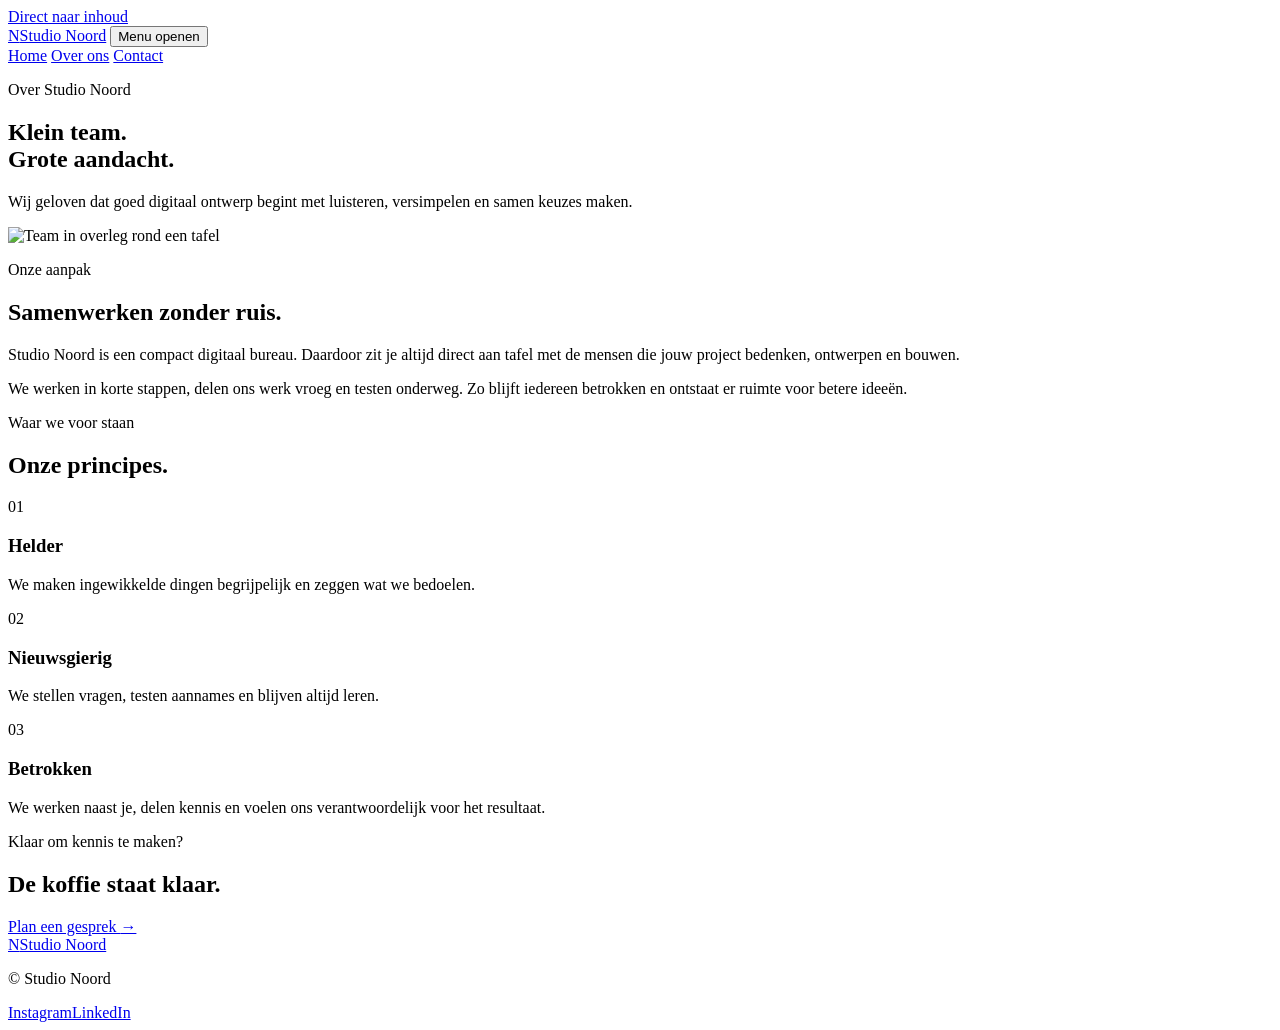
==== over-ons.html @ c86a4141 "feat: voeg over ons pagina toe" ====
<!doctype html>
<html lang="nl">
<head>
  <meta charset="UTF-8">
  <meta name="viewport" content="width=device-width, initial-scale=1.0">
  <meta name="description" content="Maak kennis met Studio Noord en onze manier van werken.">
  <title>Over ons | Studio Noord</title>
  <link rel="preconnect" href="https://fonts.googleapis.com">
  <link rel="preconnect" href="https://fonts.gstatic.com" crossorigin>
  <link href="https://fonts.googleapis.com/css2?family=DM+Sans:wght@400;500;600;700&family=Space+Grotesk:wght@500;600;700&display=swap" rel="stylesheet">
  <link rel="stylesheet" href="css/style.css">
  <script src="js/main.js" defer></script>
</head>
<body>
  <a class="skip-link" href="#main">Direct naar inhoud</a>
  <header class="site-header">
    <a class="brand" href="index.html" aria-label="Studio Noord, home"><span class="brand-mark">N</span><span>Studio Noord</span></a>
    <button class="menu-button" type="button" aria-expanded="false" aria-controls="main-nav"><span class="menu-icon" aria-hidden="true"></span><span class="sr-only">Menu openen</span></button>
    <nav id="main-nav" class="main-nav" aria-label="Hoofdnavigatie">
      <a href="index.html">Home</a>
      <a class="active" href="over-ons.html" aria-current="page">Over ons</a>
      <a class="nav-cta" href="index.html#contact">Contact</a>
    </nav>
  </header>

  <main id="main">
    <section class="page-intro">
      <p class="eyebrow">Over Studio Noord</p>
      <h1>Klein team.<br>Grote aandacht.</h1>
      <p>Wij geloven dat goed digitaal ontwerp begint met luisteren, versimpelen en samen keuzes maken.</p>
    </section>
    <section class="story-section">
      <img src="https://images.unsplash.com/photo-1521737711867-e3b97375f902?auto=format&fit=crop&w=1600&q=85" alt="Team in overleg rond een tafel">
      <div class="story-copy">
        <p class="eyebrow">Onze aanpak</p>
        <h2>Samenwerken zonder ruis.</h2>
        <p>Studio Noord is een compact digitaal bureau. Daardoor zit je altijd direct aan tafel met de mensen die jouw project bedenken, ontwerpen en bouwen.</p>
        <p>We werken in korte stappen, delen ons werk vroeg en testen onderweg. Zo blijft iedereen betrokken en ontstaat er ruimte voor betere ideeën.</p>
      </div>
    </section>
    <section class="values-section">
      <div class="section-heading"><div><p class="eyebrow">Waar we voor staan</p><h2>Onze principes.</h2></div></div>
      <div class="service-grid">
        <article class="service"><span class="service-number">01</span><h3>Helder</h3><p>We maken ingewikkelde dingen begrijpelijk en zeggen wat we bedoelen.</p></article>
        <article class="service"><span class="service-number">02</span><h3>Nieuwsgierig</h3><p>We stellen vragen, testen aannames en blijven altijd leren.</p></article>
        <article class="service"><span class="service-number">03</span><h3>Betrokken</h3><p>We werken naast je, delen kennis en voelen ons verantwoordelijk voor het resultaat.</p></article>
      </div>
    </section>
    <section class="contact-section">
      <p class="eyebrow">Klaar om kennis te maken?</p>
      <h2>De koffie staat klaar.</h2>
      <a class="button button-dark" href="mailto:hallo@studionoord.nl">Plan een gesprek <span aria-hidden="true">→</span></a>
    </section>
  </main>
  <footer class="site-footer">
    <a class="brand" href="index.html"><span class="brand-mark">N</span><span>Studio Noord</span></a>
    <p>© <span data-year></span> Studio Noord</p>
    <div class="footer-links"><a href="#">Instagram</a><a href="#">LinkedIn</a></div>
  </footer>
</body>
</html>
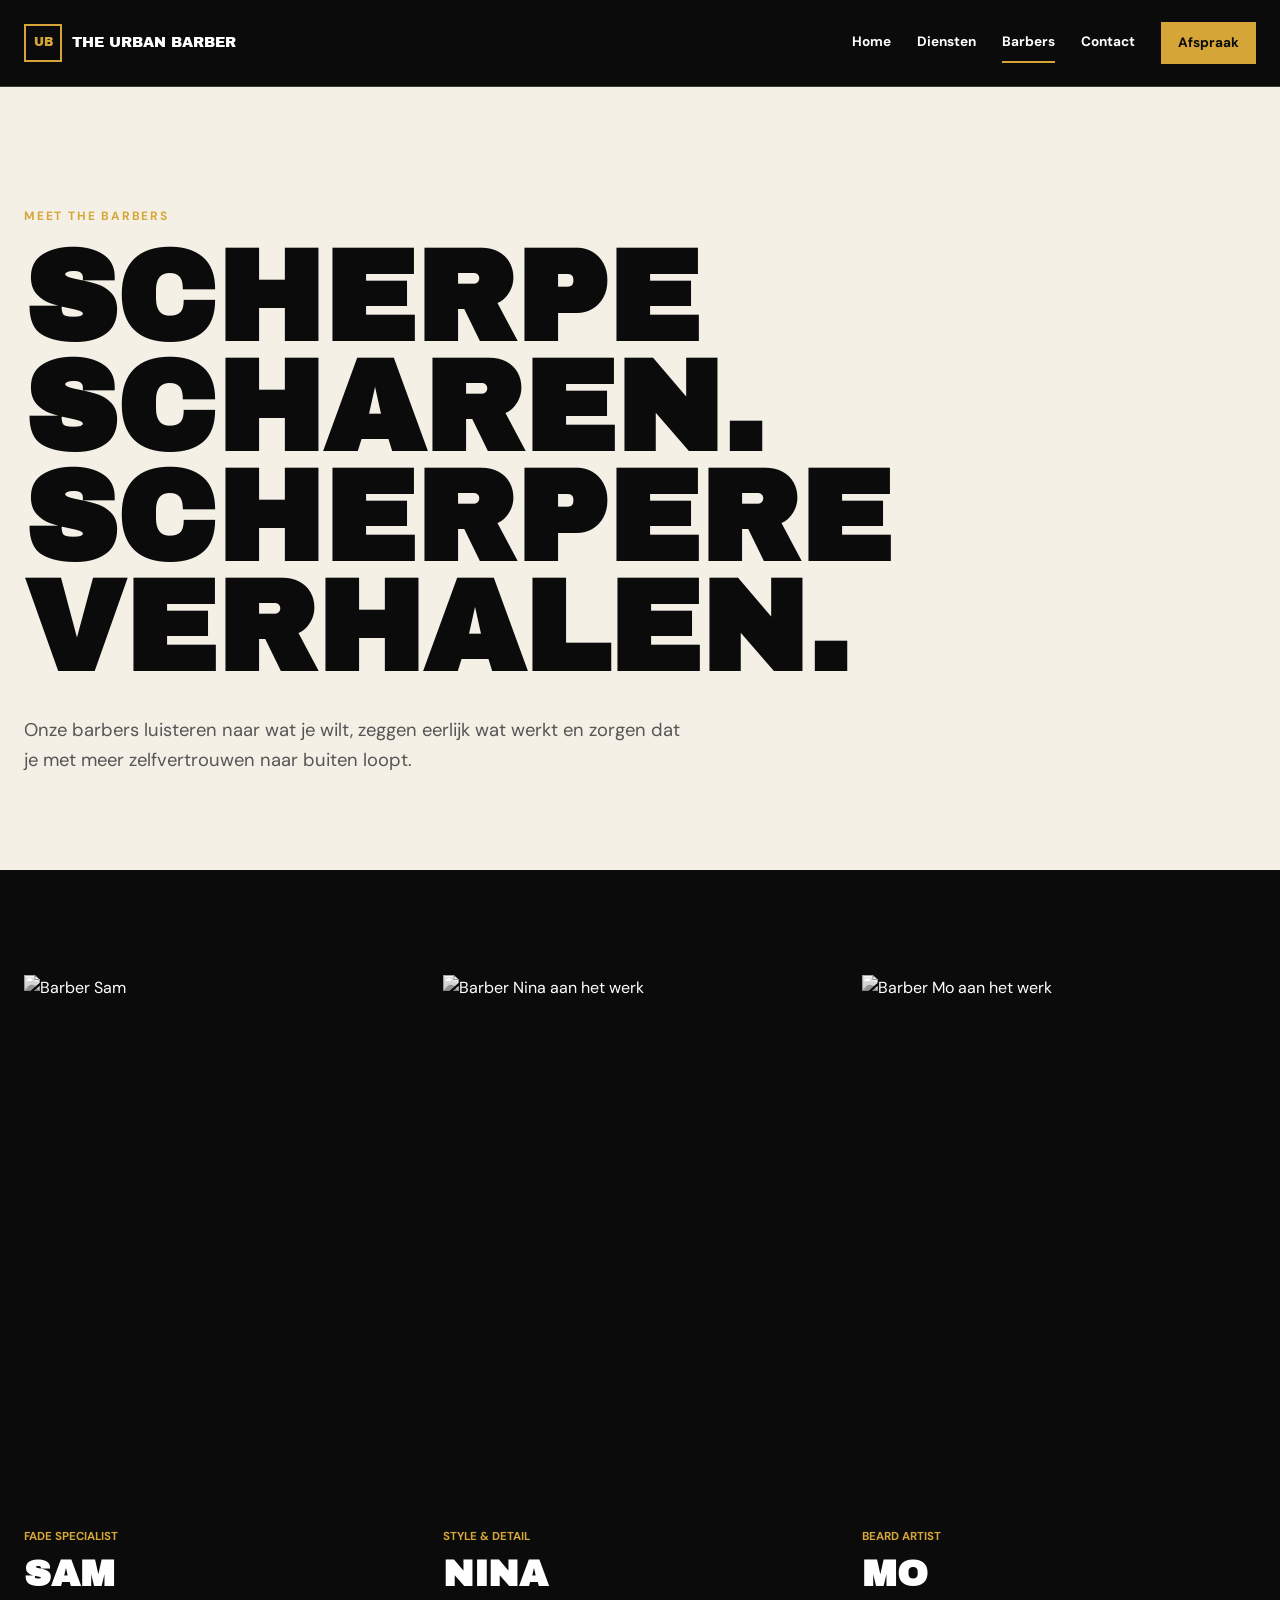
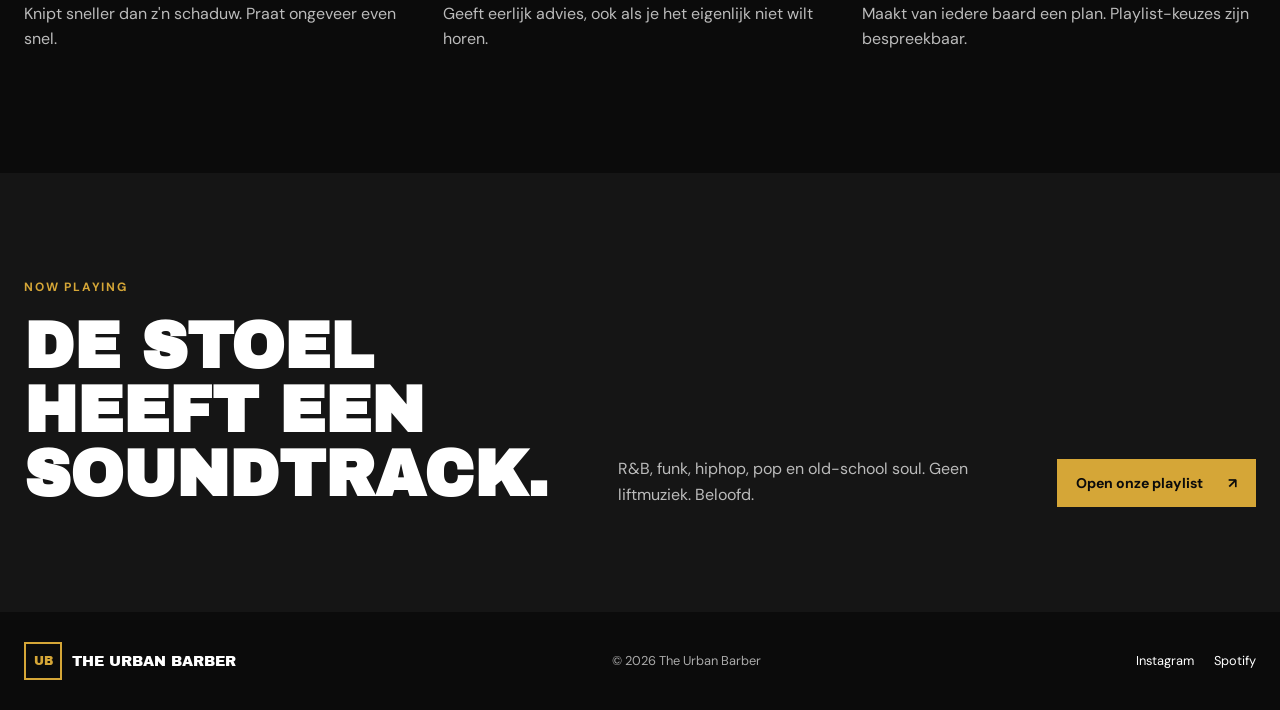
==== commit 2eca2d05: "feat: bouw website om naar The Urban Barber" ====
--- a/over-ons.html
+++ b/over-ons.html
@@ -1,61 +1,32 @@
 <!doctype html>
 <html lang="nl">
 <head>
-  <meta charset="UTF-8">
-  <meta name="viewport" content="width=device-width, initial-scale=1.0">
-  <meta name="description" content="Maak kennis met Studio Noord en onze manier van werken.">
-  <title>Over ons | Studio Noord</title>
-  <link rel="preconnect" href="https://fonts.googleapis.com">
-  <link rel="preconnect" href="https://fonts.gstatic.com" crossorigin>
-  <link href="https://fonts.googleapis.com/css2?family=DM+Sans:wght@400;500;600;700&family=Space+Grotesk:wght@500;600;700&display=swap" rel="stylesheet">
-  <link rel="stylesheet" href="css/style.css">
-  <script src="js/main.js" defer></script>
+  <meta charset="UTF-8"><meta name="viewport" content="width=device-width, initial-scale=1.0">
+  <meta name="description" content="Maak kennis met het team van The Urban Barber.">
+  <title>Meet the Barbers | The Urban Barber</title>
+  <link rel="preconnect" href="https://fonts.googleapis.com"><link rel="preconnect" href="https://fonts.gstatic.com" crossorigin>
+  <link href="https://fonts.googleapis.com/css2?family=Archivo+Black&family=DM+Sans:wght@400;500;600;700&display=swap" rel="stylesheet">
+  <link rel="stylesheet" href="css/style.css"><script src="js/main.js" defer></script>
 </head>
 <body>
   <a class="skip-link" href="#main">Direct naar inhoud</a>
-  <header class="site-header">
-    <a class="brand" href="index.html" aria-label="Studio Noord, home"><span class="brand-mark">N</span><span>Studio Noord</span></a>
+  <header class="site-header solid">
+    <a class="brand" href="index.html"><span class="brand-mark">UB</span><span>The Urban Barber</span></a>
     <button class="menu-button" type="button" aria-expanded="false" aria-controls="main-nav"><span class="menu-icon" aria-hidden="true"></span><span class="sr-only">Menu openen</span></button>
-    <nav id="main-nav" class="main-nav" aria-label="Hoofdnavigatie">
-      <a href="index.html">Home</a>
-      <a class="active" href="over-ons.html" aria-current="page">Over ons</a>
-      <a class="nav-cta" href="index.html#contact">Contact</a>
-    </nav>
+    <nav id="main-nav" class="main-nav" aria-label="Hoofdnavigatie"><a href="index.html">Home</a><a href="index.html#diensten">Diensten</a><a class="active" href="over-ons.html" aria-current="page">Barbers</a><a href="index.html#contact">Contact</a><a class="nav-cta" href="index.html#afspraak">Afspraak</a></nav>
   </header>
-
   <main id="main">
     <section class="page-intro">
-      <p class="eyebrow">Over Studio Noord</p>
-      <h1>Klein team.<br>Grote aandacht.</h1>
-      <p>Wij geloven dat goed digitaal ontwerp begint met luisteren, versimpelen en samen keuzes maken.</p>
+      <p class="eyebrow">Meet the Barbers</p><h1>Scherpe scharen.<br>Scherpere verhalen.</h1>
+      <p>Onze barbers luisteren naar wat je wilt, zeggen eerlijk wat werkt en zorgen dat je met meer zelfvertrouwen naar buiten loopt.</p>
     </section>
-    <section class="story-section">
-      <img src="https://images.unsplash.com/photo-1521737711867-e3b97375f902?auto=format&fit=crop&w=1600&q=85" alt="Team in overleg rond een tafel">
-      <div class="story-copy">
-        <p class="eyebrow">Onze aanpak</p>
-        <h2>Samenwerken zonder ruis.</h2>
-        <p>Studio Noord is een compact digitaal bureau. Daardoor zit je altijd direct aan tafel met de mensen die jouw project bedenken, ontwerpen en bouwen.</p>
-        <p>We werken in korte stappen, delen ons werk vroeg en testen onderweg. Zo blijft iedereen betrokken en ontstaat er ruimte voor betere ideeën.</p>
-      </div>
+    <section class="barber-grid">
+      <article class="barber"><img src="https://images.unsplash.com/photo-1585747860715-2ba37e788b70?auto=format&fit=crop&w=900&q=85" alt="Barber Sam" loading="lazy"><span>Fade specialist</span><h2>Sam</h2><p>Knipt sneller dan z'n schaduw. Praat ongeveer even snel.</p></article>
+      <article class="barber"><img src="https://images.unsplash.com/photo-1599351431202-1e0f0137899a?auto=format&fit=crop&w=900&q=85" alt="Barber Nina aan het werk" loading="lazy"><span>Style & detail</span><h2>Nina</h2><p>Geeft eerlijk advies, ook als je het eigenlijk niet wilt horen.</p></article>
+      <article class="barber"><img src="https://images.unsplash.com/photo-1622287162716-f311baa1a2b8?auto=format&fit=crop&w=900&q=85" alt="Barber Mo aan het werk" loading="lazy"><span>Beard artist</span><h2>Mo</h2><p>Maakt van iedere baard een plan. Playlist-keuzes zijn bespreekbaar.</p></article>
     </section>
-    <section class="values-section">
-      <div class="section-heading"><div><p class="eyebrow">Waar we voor staan</p><h2>Onze principes.</h2></div></div>
-      <div class="service-grid">
-        <article class="service"><span class="service-number">01</span><h3>Helder</h3><p>We maken ingewikkelde dingen begrijpelijk en zeggen wat we bedoelen.</p></article>
-        <article class="service"><span class="service-number">02</span><h3>Nieuwsgierig</h3><p>We stellen vragen, testen aannames en blijven altijd leren.</p></article>
-        <article class="service"><span class="service-number">03</span><h3>Betrokken</h3><p>We werken naast je, delen kennis en voelen ons verantwoordelijk voor het resultaat.</p></article>
-      </div>
-    </section>
-    <section class="contact-section">
-      <p class="eyebrow">Klaar om kennis te maken?</p>
-      <h2>De koffie staat klaar.</h2>
-      <a class="button button-dark" href="mailto:hallo@studionoord.nl">Plan een gesprek <span aria-hidden="true">→</span></a>
-    </section>
+    <section class="playlist-section"><div><p class="eyebrow">Now playing</p><h2>De stoel heeft een soundtrack.</h2></div><p>R&B, funk, hiphop, pop en old-school soul. Geen liftmuziek. Beloofd.</p><a class="button button-primary" href="#">Open onze playlist <span aria-hidden="true">↗</span></a></section>
   </main>
-  <footer class="site-footer">
-    <a class="brand" href="index.html"><span class="brand-mark">N</span><span>Studio Noord</span></a>
-    <p>© <span data-year></span> Studio Noord</p>
-    <div class="footer-links"><a href="#">Instagram</a><a href="#">LinkedIn</a></div>
-  </footer>
+  <footer class="site-footer"><a class="brand" href="index.html"><span class="brand-mark">UB</span><span>The Urban Barber</span></a><p>© <span data-year></span> The Urban Barber</p><div class="footer-links"><a href="#">Instagram</a><a href="#">Spotify</a></div></footer>
 </body>
 </html>
--- a/css/style.css
+++ b/css/style.css
@@ -0,0 +1,8 @@
+:root{--black:#0b0b0b;--ink:#151515;--gold:#d5a637;--cream:#f4f0e6;--white:#fff;--muted:#aaa;--line:#343434;--max:1240px}
+*{box-sizing:border-box}html{scroll-behavior:smooth}body{margin:0;background:var(--black);color:var(--white);font-family:"DM Sans",sans-serif;line-height:1.6}img{display:block;width:100%;object-fit:cover}a{color:inherit;text-decoration:none}h1,h2,h3,p{margin-top:0}h1,h2,h3,.brand{font-family:"Archivo Black",sans-serif;letter-spacing:0;text-transform:uppercase}h2{margin-bottom:0;font-size:clamp(2.3rem,5vw,4.8rem);line-height:1}.sr-only{position:absolute;width:1px;height:1px;padding:0;margin:-1px;overflow:hidden;clip:rect(0,0,0,0);white-space:nowrap;border:0}.skip-link{position:fixed;top:8px;left:8px;z-index:100;padding:10px 16px;background:var(--gold);color:var(--black);transform:translateY(-150%)}.skip-link:focus{transform:translateY(0)}
+.site-header{position:absolute;z-index:20;top:0;left:0;display:flex;width:100%;align-items:center;justify-content:space-between;padding:22px max(24px,calc((100vw - var(--max))/2));border-bottom:1px solid rgba(255,255,255,.2)}.site-header.solid{position:relative;background:var(--black)}.brand{display:inline-flex;align-items:center;gap:10px;font-size:.9rem}.brand-mark{display:grid;width:38px;height:38px;place-items:center;border:2px solid var(--gold);color:var(--gold);font-size:.75rem}.main-nav{display:flex;align-items:center;gap:26px;font-size:.85rem;font-weight:700}.main-nav a:not(.nav-cta){padding:8px 0;border-bottom:2px solid transparent}.main-nav a.active,.main-nav a:hover{border-color:var(--gold)}.nav-cta{padding:10px 17px;background:var(--gold);color:var(--black)}.menu-button{display:none;width:44px;height:44px;border:0;background:var(--gold);cursor:pointer}.menu-icon,.menu-icon::before,.menu-icon::after{display:block;width:20px;height:2px;margin:auto;background:var(--black);content:"";transition:.2s}.menu-icon::before{transform:translateY(-6px)}.menu-icon::after{transform:translateY(4px)}
+.hero{position:relative;display:grid;min-height:94vh;align-items:end}.hero>img,.hero-overlay{position:absolute;inset:0;width:100%;height:100%}.hero-overlay{background:linear-gradient(90deg,rgba(0,0,0,.92),rgba(0,0,0,.15) 75%),linear-gradient(0deg,rgba(0,0,0,.65),transparent 50%)}.hero-content{position:relative;z-index:2;width:min(var(--max),calc(100% - 48px));margin:0 auto;padding-bottom:12vh}.eyebrow{margin-bottom:18px;color:var(--gold);font-size:.75rem;font-weight:700;letter-spacing:.15em;text-transform:uppercase}.hero h1,.page-intro h1{max-width:1050px;margin-bottom:20px;font-size:clamp(4.2rem,10vw,9rem);line-height:.86}.hero-text{max-width:630px;margin-bottom:30px;font-size:clamp(1.05rem,2vw,1.3rem)}.hero-actions{display:flex;align-items:center;gap:28px}.button{display:inline-flex;align-items:center;gap:25px;padding:15px 19px;border:0;font:700 .88rem "DM Sans",sans-serif;cursor:pointer}.button-primary{background:var(--gold);color:var(--black)}.text-link{padding-bottom:4px;border-bottom:2px solid var(--white);font-weight:700}.text-link.gold{border-color:var(--gold)}.hero-note{position:absolute;right:max(24px,calc((100vw - var(--max))/2));bottom:45px;z-index:2;color:var(--gold);font-weight:700;text-align:right}.ticker{display:flex;justify-content:space-around;gap:35px;padding:18px;overflow:hidden;background:var(--gold);color:var(--black);font-family:"Archivo Black",sans-serif;font-size:clamp(.8rem,2vw,1.1rem);white-space:nowrap}.ticker span::before{content:"✦";margin-right:35px}
+.section,.booking-section,.contact-section,.barber-grid,.playlist-section{padding:105px max(24px,calc((100vw - var(--max))/2))}.section{background:var(--cream);color:var(--black)}.section-heading{display:flex;align-items:end;justify-content:space-between;gap:60px;margin-bottom:60px}.section-heading>p{max-width:430px;margin-bottom:5px;color:#555}.price-list{border-top:2px solid var(--black)}.price-item{display:flex;align-items:center;justify-content:space-between;gap:30px;padding:28px 0;border-bottom:1px solid #aaa}.price-item div{display:grid;grid-template-columns:45px 230px 1fr;align-items:center;gap:18px}.price-item span{color:#777;font-size:.8rem;font-weight:700}.price-item h3,.price-item p{margin:0}.price-item h3{font-size:1.3rem}.price-item p{color:#555}.price-item strong{color:#8c6812;font:2rem "Archivo Black",sans-serif}
+.vibe-section{display:grid;grid-template-columns:1.15fr 1fr;align-items:center}.vibe-section img{min-height:660px}.vibe-copy{padding:8vw}.vibe-copy h2{margin-bottom:28px}.vibe-copy>p:not(.eyebrow){max-width:570px;margin-bottom:30px;color:#bbb;font-size:1.05rem}.booking-section{display:grid;grid-template-columns:1fr 1.2fr;gap:8vw;background:var(--cream);color:var(--black)}.booking-form{display:grid;grid-template-columns:1fr 1fr;gap:18px}.booking-form label{display:grid;gap:6px;font-size:.76rem;font-weight:700;text-transform:uppercase}.booking-form input,.booking-form select{width:100%;padding:14px;border:1px solid #aaa;background:var(--white);font:inherit}.booking-form .button{align-self:end;justify-content:space-between}.form-status{grid-column:1/-1;margin:0;color:#735718;font-weight:700}.contact-section{display:grid;grid-template-columns:1.25fr 1fr .8fr;gap:7vw;background:var(--gold);color:var(--black)}.contact-section .eyebrow{color:var(--black)}.hours{margin:0}.hours div{display:flex;justify-content:space-between;gap:20px;padding:12px 0;border-bottom:1px solid rgba(0,0,0,.35)}.hours dd{margin:0;font-weight:700}.contact-details{display:flex;flex-direction:column;gap:12px}.contact-details p{margin:0}.contact-details a{font-weight:700;text-decoration:underline}.site-footer{display:flex;align-items:center;justify-content:space-between;gap:25px;padding:30px max(24px,calc((100vw - var(--max))/2));font-size:.8rem}.site-footer p{margin:0;color:var(--muted)}.footer-links{display:flex;gap:20px}
+.page-intro{padding:120px max(24px,calc((100vw - var(--max))/2)) 95px;background:var(--cream);color:var(--black)}.page-intro h1{max-width:1150px}.page-intro>p:last-child{max-width:670px;margin:32px 0 0;color:#555;font-size:1.15rem}.barber-grid{display:grid;grid-template-columns:repeat(3,1fr);gap:25px}.barber img{aspect-ratio:3/4;margin-bottom:22px;filter:grayscale(1);transition:.3s}.barber:hover img{filter:grayscale(0)}.barber span{color:var(--gold);font-size:.72rem;font-weight:700;text-transform:uppercase}.barber h2{margin:8px 0;font-size:2.3rem}.barber p{color:#bbb}.playlist-section{display:grid;grid-template-columns:1.4fr 1fr auto;align-items:end;gap:50px;background:var(--ink)}.playlist-section>p{margin:0;color:#bbb}
+@media(max-width:800px){.site-header{padding:14px 18px}.brand{font-size:.72rem}.menu-button{position:relative;z-index:22;display:block}.main-nav{position:fixed;inset:0;z-index:21;display:none;flex-direction:column;align-items:stretch;justify-content:center;padding:28px;background:var(--black);font-size:1.4rem}.main-nav.open{display:flex}.main-nav .nav-cta{text-align:center}.menu-button[aria-expanded=true] .menu-icon{background:transparent}.menu-button[aria-expanded=true] .menu-icon::before{transform:translateY(1px) rotate(45deg)}.menu-button[aria-expanded=true] .menu-icon::after{transform:translateY(-1px) rotate(-45deg)}.hero{min-height:88vh}.hero-content{width:calc(100% - 40px);padding-bottom:12vh}.hero h1,.page-intro h1{font-size:clamp(3.5rem,18vw,5.5rem)}.hero-note{display:none}.hero-actions{align-items:flex-start;flex-direction:column}.ticker{justify-content:flex-start}.section,.booking-section,.contact-section,.barber-grid,.playlist-section{padding:72px 20px}.section-heading{display:block;margin-bottom:40px}.section-heading>p{margin-top:22px}.price-item div{display:block}.price-item h3{margin:5px 0}.price-item p{display:none}.price-item strong{font-size:1.5rem}.vibe-section{grid-template-columns:1fr}.vibe-section img{min-height:390px}.vibe-copy{padding:70px 20px}.booking-section,.contact-section,.playlist-section{grid-template-columns:1fr;gap:42px}.booking-form{grid-template-columns:1fr}.barber-grid{grid-template-columns:1fr}.barber img{aspect-ratio:4/3}.site-footer{align-items:flex-start;flex-direction:column}.page-intro{padding:85px 20px 65px}}@media(prefers-reduced-motion:reduce){*,*::before,*::after{scroll-behavior:auto!important;transition:none!important}}
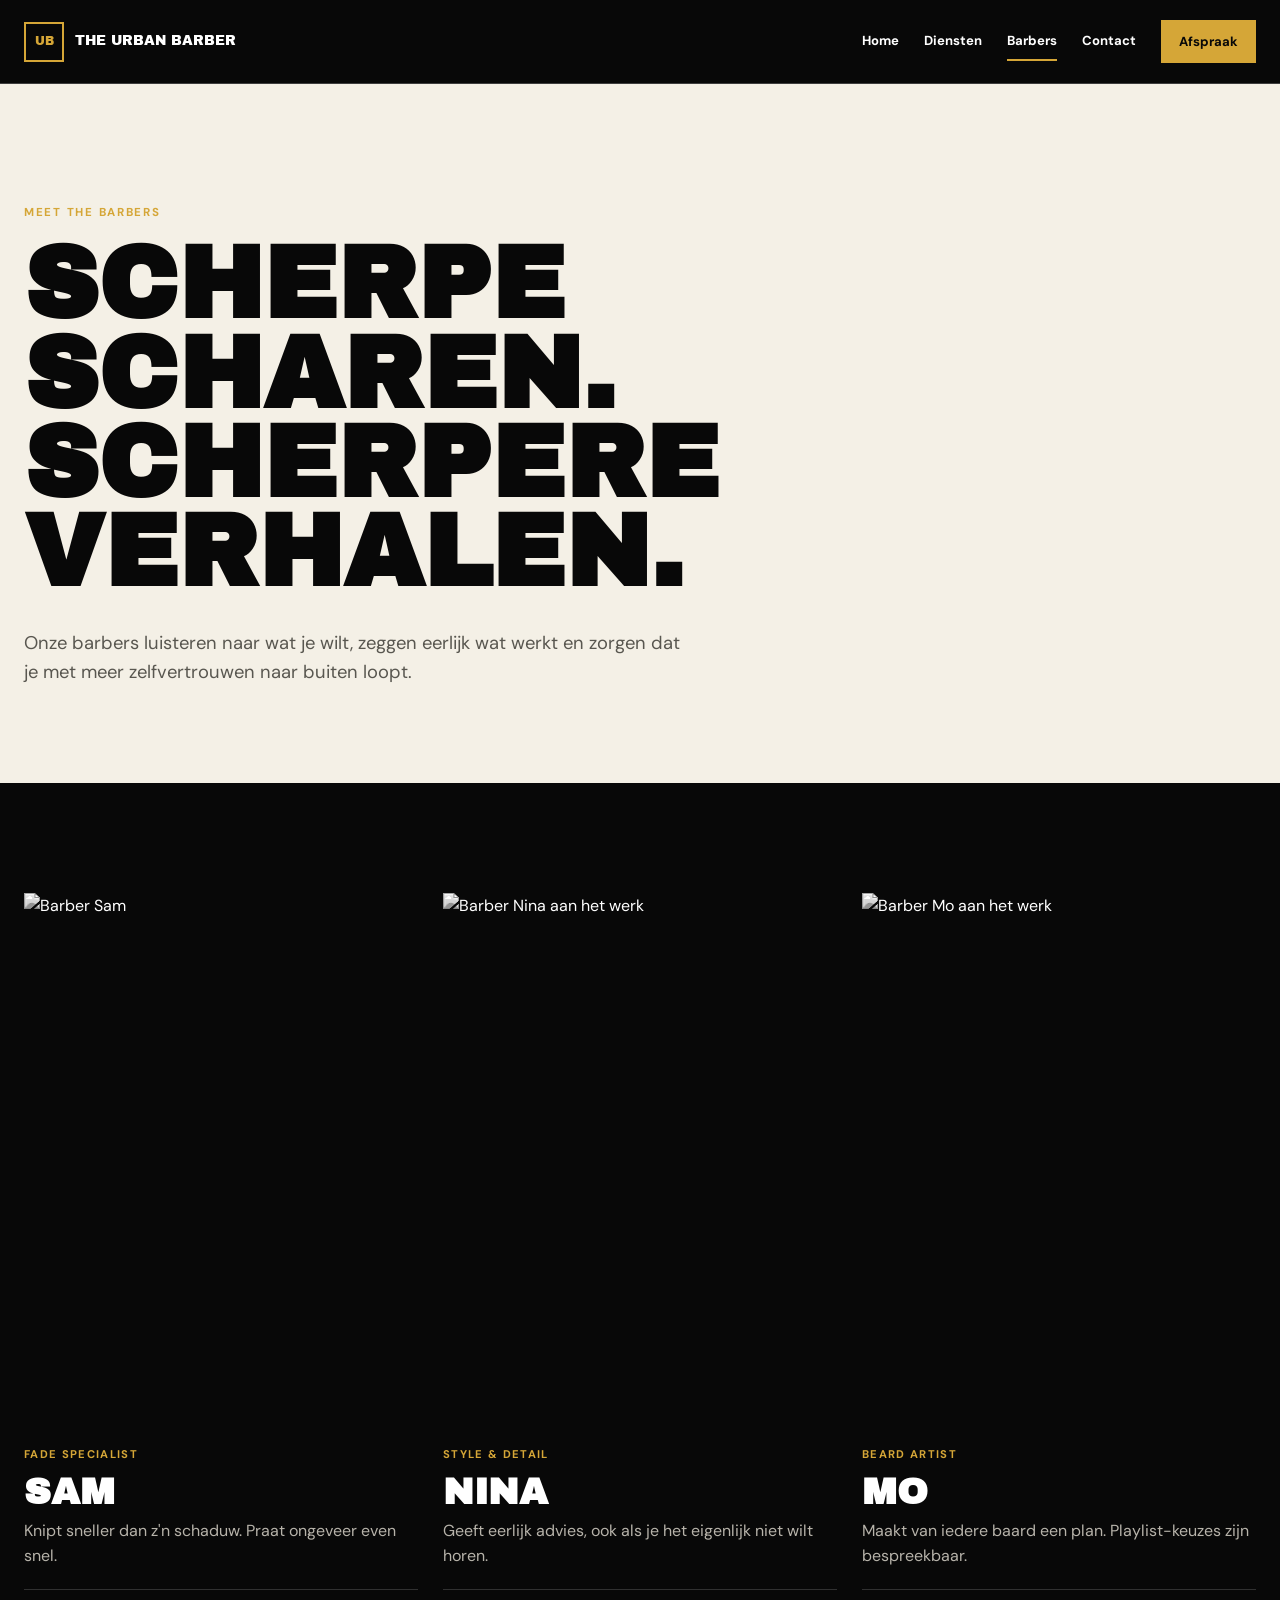
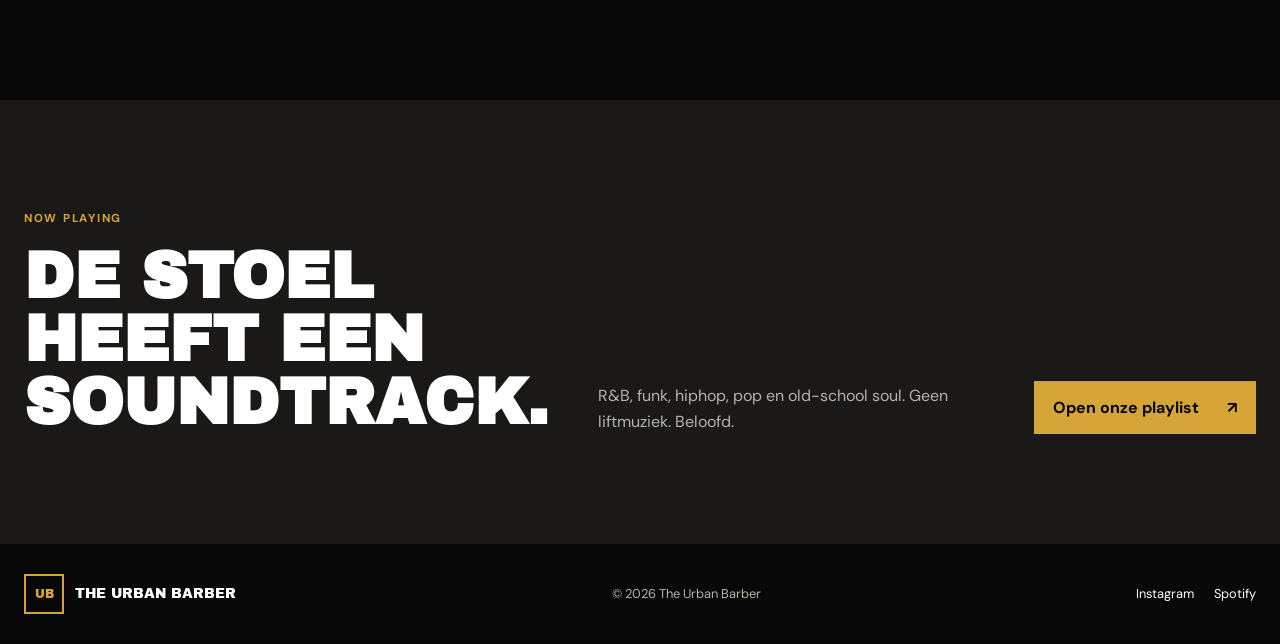
==== commit aed5912a: "feat: verbeter barberdesign en responsive ervaring" ====
--- a/over-ons.html
+++ b/over-ons.html
@@ -6,7 +6,7 @@
   <title>Meet the Barbers | The Urban Barber</title>
   <link rel="preconnect" href="https://fonts.googleapis.com"><link rel="preconnect" href="https://fonts.gstatic.com" crossorigin>
   <link href="https://fonts.googleapis.com/css2?family=Archivo+Black&family=DM+Sans:wght@400;500;600;700&display=swap" rel="stylesheet">
-  <link rel="stylesheet" href="css/style.css"><script src="js/main.js" defer></script>
+  <link rel="stylesheet" href="css/style.css?v=2"><script src="js/main.js?v=2" defer></script>
 </head>
 <body>
   <a class="skip-link" href="#main">Direct naar inhoud</a>
@@ -25,8 +25,8 @@
       <article class="barber"><img src="https://images.unsplash.com/photo-1599351431202-1e0f0137899a?auto=format&fit=crop&w=900&q=85" alt="Barber Nina aan het werk" loading="lazy"><span>Style & detail</span><h2>Nina</h2><p>Geeft eerlijk advies, ook als je het eigenlijk niet wilt horen.</p></article>
       <article class="barber"><img src="https://images.unsplash.com/photo-1622287162716-f311baa1a2b8?auto=format&fit=crop&w=900&q=85" alt="Barber Mo aan het werk" loading="lazy"><span>Beard artist</span><h2>Mo</h2><p>Maakt van iedere baard een plan. Playlist-keuzes zijn bespreekbaar.</p></article>
     </section>
-    <section class="playlist-section"><div><p class="eyebrow">Now playing</p><h2>De stoel heeft een soundtrack.</h2></div><p>R&B, funk, hiphop, pop en old-school soul. Geen liftmuziek. Beloofd.</p><a class="button button-primary" href="#">Open onze playlist <span aria-hidden="true">↗</span></a></section>
+    <section class="playlist-section"><div><p class="eyebrow">Now playing</p><h2>De stoel heeft een soundtrack.</h2></div><p>R&B, funk, hiphop, pop en old-school soul. Geen liftmuziek. Beloofd.</p><a class="button button-primary" href="https://open.spotify.com/" target="_blank" rel="noopener">Open onze playlist <span aria-hidden="true">↗</span></a></section>
   </main>
-  <footer class="site-footer"><a class="brand" href="index.html"><span class="brand-mark">UB</span><span>The Urban Barber</span></a><p>© <span data-year></span> The Urban Barber</p><div class="footer-links"><a href="#">Instagram</a><a href="#">Spotify</a></div></footer>
+  <footer class="site-footer"><a class="brand" href="index.html"><span class="brand-mark">UB</span><span>The Urban Barber</span></a><p>© <span data-year></span> The Urban Barber</p><div class="footer-links"><a href="https://www.instagram.com/" target="_blank" rel="noopener">Instagram</a><a href="https://open.spotify.com/" target="_blank" rel="noopener">Spotify</a></div></footer>
 </body>
 </html>
--- a/css/style.css
+++ b/css/style.css
@@ -1,8 +1,180 @@
-:root{--black:#0b0b0b;--ink:#151515;--gold:#d5a637;--cream:#f4f0e6;--white:#fff;--muted:#aaa;--line:#343434;--max:1240px}
-*{box-sizing:border-box}html{scroll-behavior:smooth}body{margin:0;background:var(--black);color:var(--white);font-family:"DM Sans",sans-serif;line-height:1.6}img{display:block;width:100%;object-fit:cover}a{color:inherit;text-decoration:none}h1,h2,h3,p{margin-top:0}h1,h2,h3,.brand{font-family:"Archivo Black",sans-serif;letter-spacing:0;text-transform:uppercase}h2{margin-bottom:0;font-size:clamp(2.3rem,5vw,4.8rem);line-height:1}.sr-only{position:absolute;width:1px;height:1px;padding:0;margin:-1px;overflow:hidden;clip:rect(0,0,0,0);white-space:nowrap;border:0}.skip-link{position:fixed;top:8px;left:8px;z-index:100;padding:10px 16px;background:var(--gold);color:var(--black);transform:translateY(-150%)}.skip-link:focus{transform:translateY(0)}
-.site-header{position:absolute;z-index:20;top:0;left:0;display:flex;width:100%;align-items:center;justify-content:space-between;padding:22px max(24px,calc((100vw - var(--max))/2));border-bottom:1px solid rgba(255,255,255,.2)}.site-header.solid{position:relative;background:var(--black)}.brand{display:inline-flex;align-items:center;gap:10px;font-size:.9rem}.brand-mark{display:grid;width:38px;height:38px;place-items:center;border:2px solid var(--gold);color:var(--gold);font-size:.75rem}.main-nav{display:flex;align-items:center;gap:26px;font-size:.85rem;font-weight:700}.main-nav a:not(.nav-cta){padding:8px 0;border-bottom:2px solid transparent}.main-nav a.active,.main-nav a:hover{border-color:var(--gold)}.nav-cta{padding:10px 17px;background:var(--gold);color:var(--black)}.menu-button{display:none;width:44px;height:44px;border:0;background:var(--gold);cursor:pointer}.menu-icon,.menu-icon::before,.menu-icon::after{display:block;width:20px;height:2px;margin:auto;background:var(--black);content:"";transition:.2s}.menu-icon::before{transform:translateY(-6px)}.menu-icon::after{transform:translateY(4px)}
-.hero{position:relative;display:grid;min-height:94vh;align-items:end}.hero>img,.hero-overlay{position:absolute;inset:0;width:100%;height:100%}.hero-overlay{background:linear-gradient(90deg,rgba(0,0,0,.92),rgba(0,0,0,.15) 75%),linear-gradient(0deg,rgba(0,0,0,.65),transparent 50%)}.hero-content{position:relative;z-index:2;width:min(var(--max),calc(100% - 48px));margin:0 auto;padding-bottom:12vh}.eyebrow{margin-bottom:18px;color:var(--gold);font-size:.75rem;font-weight:700;letter-spacing:.15em;text-transform:uppercase}.hero h1,.page-intro h1{max-width:1050px;margin-bottom:20px;font-size:clamp(4.2rem,10vw,9rem);line-height:.86}.hero-text{max-width:630px;margin-bottom:30px;font-size:clamp(1.05rem,2vw,1.3rem)}.hero-actions{display:flex;align-items:center;gap:28px}.button{display:inline-flex;align-items:center;gap:25px;padding:15px 19px;border:0;font:700 .88rem "DM Sans",sans-serif;cursor:pointer}.button-primary{background:var(--gold);color:var(--black)}.text-link{padding-bottom:4px;border-bottom:2px solid var(--white);font-weight:700}.text-link.gold{border-color:var(--gold)}.hero-note{position:absolute;right:max(24px,calc((100vw - var(--max))/2));bottom:45px;z-index:2;color:var(--gold);font-weight:700;text-align:right}.ticker{display:flex;justify-content:space-around;gap:35px;padding:18px;overflow:hidden;background:var(--gold);color:var(--black);font-family:"Archivo Black",sans-serif;font-size:clamp(.8rem,2vw,1.1rem);white-space:nowrap}.ticker span::before{content:"✦";margin-right:35px}
-.section,.booking-section,.contact-section,.barber-grid,.playlist-section{padding:105px max(24px,calc((100vw - var(--max))/2))}.section{background:var(--cream);color:var(--black)}.section-heading{display:flex;align-items:end;justify-content:space-between;gap:60px;margin-bottom:60px}.section-heading>p{max-width:430px;margin-bottom:5px;color:#555}.price-list{border-top:2px solid var(--black)}.price-item{display:flex;align-items:center;justify-content:space-between;gap:30px;padding:28px 0;border-bottom:1px solid #aaa}.price-item div{display:grid;grid-template-columns:45px 230px 1fr;align-items:center;gap:18px}.price-item span{color:#777;font-size:.8rem;font-weight:700}.price-item h3,.price-item p{margin:0}.price-item h3{font-size:1.3rem}.price-item p{color:#555}.price-item strong{color:#8c6812;font:2rem "Archivo Black",sans-serif}
-.vibe-section{display:grid;grid-template-columns:1.15fr 1fr;align-items:center}.vibe-section img{min-height:660px}.vibe-copy{padding:8vw}.vibe-copy h2{margin-bottom:28px}.vibe-copy>p:not(.eyebrow){max-width:570px;margin-bottom:30px;color:#bbb;font-size:1.05rem}.booking-section{display:grid;grid-template-columns:1fr 1.2fr;gap:8vw;background:var(--cream);color:var(--black)}.booking-form{display:grid;grid-template-columns:1fr 1fr;gap:18px}.booking-form label{display:grid;gap:6px;font-size:.76rem;font-weight:700;text-transform:uppercase}.booking-form input,.booking-form select{width:100%;padding:14px;border:1px solid #aaa;background:var(--white);font:inherit}.booking-form .button{align-self:end;justify-content:space-between}.form-status{grid-column:1/-1;margin:0;color:#735718;font-weight:700}.contact-section{display:grid;grid-template-columns:1.25fr 1fr .8fr;gap:7vw;background:var(--gold);color:var(--black)}.contact-section .eyebrow{color:var(--black)}.hours{margin:0}.hours div{display:flex;justify-content:space-between;gap:20px;padding:12px 0;border-bottom:1px solid rgba(0,0,0,.35)}.hours dd{margin:0;font-weight:700}.contact-details{display:flex;flex-direction:column;gap:12px}.contact-details p{margin:0}.contact-details a{font-weight:700;text-decoration:underline}.site-footer{display:flex;align-items:center;justify-content:space-between;gap:25px;padding:30px max(24px,calc((100vw - var(--max))/2));font-size:.8rem}.site-footer p{margin:0;color:var(--muted)}.footer-links{display:flex;gap:20px}
-.page-intro{padding:120px max(24px,calc((100vw - var(--max))/2)) 95px;background:var(--cream);color:var(--black)}.page-intro h1{max-width:1150px}.page-intro>p:last-child{max-width:670px;margin:32px 0 0;color:#555;font-size:1.15rem}.barber-grid{display:grid;grid-template-columns:repeat(3,1fr);gap:25px}.barber img{aspect-ratio:3/4;margin-bottom:22px;filter:grayscale(1);transition:.3s}.barber:hover img{filter:grayscale(0)}.barber span{color:var(--gold);font-size:.72rem;font-weight:700;text-transform:uppercase}.barber h2{margin:8px 0;font-size:2.3rem}.barber p{color:#bbb}.playlist-section{display:grid;grid-template-columns:1.4fr 1fr auto;align-items:end;gap:50px;background:var(--ink)}.playlist-section>p{margin:0;color:#bbb}
-@media(max-width:800px){.site-header{padding:14px 18px}.brand{font-size:.72rem}.menu-button{position:relative;z-index:22;display:block}.main-nav{position:fixed;inset:0;z-index:21;display:none;flex-direction:column;align-items:stretch;justify-content:center;padding:28px;background:var(--black);font-size:1.4rem}.main-nav.open{display:flex}.main-nav .nav-cta{text-align:center}.menu-button[aria-expanded=true] .menu-icon{background:transparent}.menu-button[aria-expanded=true] .menu-icon::before{transform:translateY(1px) rotate(45deg)}.menu-button[aria-expanded=true] .menu-icon::after{transform:translateY(-1px) rotate(-45deg)}.hero{min-height:88vh}.hero-content{width:calc(100% - 40px);padding-bottom:12vh}.hero h1,.page-intro h1{font-size:clamp(3.5rem,18vw,5.5rem)}.hero-note{display:none}.hero-actions{align-items:flex-start;flex-direction:column}.ticker{justify-content:flex-start}.section,.booking-section,.contact-section,.barber-grid,.playlist-section{padding:72px 20px}.section-heading{display:block;margin-bottom:40px}.section-heading>p{margin-top:22px}.price-item div{display:block}.price-item h3{margin:5px 0}.price-item p{display:none}.price-item strong{font-size:1.5rem}.vibe-section{grid-template-columns:1fr}.vibe-section img{min-height:390px}.vibe-copy{padding:70px 20px}.booking-section,.contact-section,.playlist-section{grid-template-columns:1fr;gap:42px}.booking-form{grid-template-columns:1fr}.barber-grid{grid-template-columns:1fr}.barber img{aspect-ratio:4/3}.site-footer{align-items:flex-start;flex-direction:column}.page-intro{padding:85px 20px 65px}}@media(prefers-reduced-motion:reduce){*,*::before,*::after{scroll-behavior:auto!important;transition:none!important}}
+:root {
+  --black: #080808;
+  --ink: #121212;
+  --panel: #1a1917;
+  --gold: #d5a637;
+  --gold-light: #f0ca68;
+  --cream: #f4f0e6;
+  --white: #ffffff;
+  --muted: #b7b3aa;
+  --line: rgba(255, 255, 255, 0.16);
+  --max: 1240px;
+}
+
+* { box-sizing: border-box; }
+html { scroll-behavior: smooth; }
+body { margin: 0; overflow-x: hidden; background: var(--black); color: var(--white); font-family: "DM Sans", sans-serif; line-height: 1.6; }
+body.menu-open { overflow: hidden; }
+img { display: block; width: 100%; object-fit: cover; }
+a { color: inherit; text-decoration: none; }
+button, input, select { font: inherit; }
+h1, h2, h3, p { margin-top: 0; }
+h1, h2, h3, .brand { font-family: "Archivo Black", sans-serif; letter-spacing: 0; text-transform: uppercase; }
+h2 { max-width: 760px; margin-bottom: 0; font-size: clamp(2.5rem, 5vw, 4.9rem); line-height: 0.98; }
+.sr-only { position: absolute; width: 1px; height: 1px; padding: 0; margin: -1px; overflow: hidden; clip: rect(0, 0, 0, 0); white-space: nowrap; border: 0; }
+.skip-link { position: fixed; top: 8px; left: 8px; z-index: 100; padding: 10px 16px; background: var(--gold); color: var(--black); transform: translateY(-150%); }
+.skip-link:focus { transform: translateY(0); }
+
+.site-header { position: absolute; z-index: 20; top: 0; left: 0; display: flex; width: 100%; align-items: center; justify-content: space-between; padding: 20px max(24px, calc((100vw - var(--max)) / 2)); border-bottom: 1px solid rgba(255,255,255,.22); background: linear-gradient(rgba(0,0,0,.35), transparent); }
+.site-header.solid { position: relative; background: var(--black); }
+.brand { display: inline-flex; align-items: center; gap: 11px; font-size: .86rem; }
+.brand-mark { display: grid; width: 40px; height: 40px; place-items: center; border: 2px solid var(--gold); color: var(--gold); font-size: .74rem; }
+.main-nav { display: flex; align-items: center; gap: 25px; font-size: .82rem; font-weight: 700; }
+.main-nav a:not(.nav-cta) { padding: 8px 0; border-bottom: 2px solid transparent; }
+.main-nav a.active, .main-nav a:hover { border-color: var(--gold); }
+.nav-cta { padding: 11px 18px; background: var(--gold); color: var(--black); transition: background .2s, transform .2s; }
+.nav-cta:hover { background: var(--gold-light); transform: translateY(-2px); }
+.menu-button { display: none; width: 44px; height: 44px; border: 0; background: var(--gold); cursor: pointer; }
+.menu-icon, .menu-icon::before, .menu-icon::after { display: block; width: 20px; height: 2px; margin: auto; background: var(--black); content: ""; transition: .2s; }
+.menu-icon::before { transform: translateY(-6px); }
+.menu-icon::after { transform: translateY(4px); }
+
+.hero { position: relative; display: grid; min-height: 94vh; align-items: end; isolation: isolate; }
+.hero > img, .hero-overlay { position: absolute; inset: 0; width: 100%; height: 100%; }
+.hero > img { z-index: -2; object-position: center 38%; }
+.hero-overlay { z-index: -1; background: linear-gradient(90deg, rgba(0,0,0,.94), rgba(0,0,0,.25) 76%), linear-gradient(0deg, rgba(0,0,0,.78), transparent 55%); }
+.hero-content { width: min(var(--max), calc(100% - 48px)); margin: 0 auto; padding-bottom: 12vh; }
+.eyebrow { margin-bottom: 18px; color: var(--gold); font-size: .72rem; font-weight: 700; letter-spacing: .15em; text-transform: uppercase; }
+.hero h1, .page-intro h1 { max-width: 1060px; margin-bottom: 22px; font-size: clamp(4rem, 9vw, 8.3rem); line-height: .87; }
+.hero-text { max-width: 620px; margin-bottom: 32px; color: #eee; font-size: clamp(1rem, 2vw, 1.25rem); }
+.hero-actions { display: flex; align-items: center; gap: 28px; }
+.button { display: inline-flex; min-height: 52px; align-items: center; justify-content: space-between; gap: 28px; padding: 14px 19px; border: 0; font-weight: 700; cursor: pointer; transition: background .2s, transform .2s; }
+.button:hover { transform: translateY(-2px); }
+.button-primary { background: var(--gold); color: var(--black); }
+.button-primary:hover { background: var(--gold-light); }
+.text-link { padding-bottom: 4px; border-bottom: 2px solid var(--white); font-weight: 700; }
+.text-link.gold { border-color: var(--gold); }
+.hero-note { position: absolute; right: max(24px, calc((100vw - var(--max)) / 2)); bottom: 42px; margin: 0; color: var(--gold); font-size: .86rem; font-weight: 700; text-align: right; text-transform: uppercase; }
+.ticker { display: flex; justify-content: space-around; gap: 35px; padding: 17px; overflow: hidden; background: var(--gold); color: var(--black); font-family: "Archivo Black", sans-serif; font-size: clamp(.76rem, 2vw, 1rem); white-space: nowrap; }
+.ticker span::before { content: "✦"; margin-right: 35px; }
+
+.section, .booking-section, .contact-section, .barber-grid, .playlist-section { padding: 110px max(24px, calc((100vw - var(--max)) / 2)); }
+.section, .booking-section, .contact-section { scroll-margin-top: 20px; }
+.section { background: var(--cream); color: var(--black); }
+.section-heading { display: flex; align-items: end; justify-content: space-between; gap: 60px; margin-bottom: 62px; }
+.section-heading > p { max-width: 430px; margin-bottom: 5px; color: #595750; }
+.price-list { border-top: 2px solid var(--black); }
+.price-item { display: flex; min-height: 106px; align-items: center; justify-content: space-between; gap: 30px; padding: 24px 0; border-bottom: 1px solid #aaa69c; transition: padding .2s, background .2s; }
+.price-item:hover { padding-right: 14px; padding-left: 14px; background: rgba(213,166,55,.13); }
+.price-item div { display: grid; grid-template-columns: 46px 230px 1fr; align-items: center; gap: 18px; }
+.price-item span { color: #77736a; font-size: .78rem; font-weight: 700; }
+.price-item h3, .price-item p { margin: 0; }
+.price-item h3 { font-size: 1.25rem; }
+.price-item p { color: #595750; }
+.price-item strong { flex: 0 0 auto; color: #806015; font: 1.9rem "Archivo Black", sans-serif; }
+
+.vibe-section { display: grid; grid-template-columns: minmax(0, 1.1fr) minmax(420px, .9fr); min-height: 680px; background: var(--black); }
+.vibe-section img { height: 100%; min-height: 680px; }
+.vibe-copy { display: flex; flex-direction: column; justify-content: center; padding: clamp(55px, 8vw, 130px); }
+.vibe-copy h2 { margin-bottom: 28px; font-size: clamp(2.7rem, 5vw, 4.8rem); }
+.vibe-copy > p:not(.eyebrow) { max-width: 570px; margin-bottom: 30px; color: var(--muted); font-size: 1.05rem; }
+.vibe-copy .text-link { align-self: flex-start; }
+
+.booking-section { display: grid; grid-template-columns: .9fr 1.1fr; align-items: center; gap: clamp(50px, 8vw, 120px); background: var(--cream); color: var(--black); }
+.booking-intro > p:not(.eyebrow) { max-width: 510px; margin: 25px 0 28px; color: #595750; font-size: 1.05rem; }
+.booking-perks { display: grid; gap: 12px; margin: 0; padding: 0; list-style: none; }
+.booking-perks li { display: flex; align-items: center; gap: 12px; font-size: .92rem; font-weight: 600; }
+.booking-perks li::before { display: grid; width: 24px; height: 24px; flex: 0 0 24px; place-items: center; background: var(--gold); content: "✓"; font-weight: 700; }
+.booking-form { display: grid; grid-template-columns: 1fr 1fr; gap: 18px; align-content: start; align-self: center; padding: 30px; background: var(--white); box-shadow: 0 18px 55px rgba(0,0,0,.13); }
+.booking-form label { display: grid; gap: 7px; color: #494740; font-size: .7rem; font-weight: 700; letter-spacing: .08em; text-transform: uppercase; }
+.booking-form input, .booking-form select { width: 100%; min-width: 0; min-height: 50px; padding: 12px 13px; border: 1px solid #c9c3b7; border-radius: 0; outline: none; background: #faf9f6; color: var(--black); }
+.booking-form input:focus, .booking-form select:focus { border-color: var(--gold); box-shadow: 0 0 0 3px rgba(213,166,55,.2); }
+.booking-form .button { grid-column: 1 / -1; margin-top: 4px; }
+.form-status { grid-column: 1 / -1; margin: 0; color: #735718; font-weight: 700; }
+
+.contact-section { display: grid; grid-template-columns: 1.15fr 1fr .8fr; gap: clamp(45px, 7vw, 100px); background: var(--gold); color: var(--black); }
+.contact-section .eyebrow { color: var(--black); }
+.hours { margin: 0; }
+.hours div { display: flex; justify-content: space-between; gap: 20px; padding: 13px 0; border-bottom: 1px solid rgba(0,0,0,.35); }
+.hours dd { margin: 0; font-weight: 700; }
+.contact-details { display: flex; flex-direction: column; align-items: flex-start; gap: 11px; }
+.contact-details p { margin: 0; }
+.contact-label { font-size: .7rem; font-weight: 700; letter-spacing: .14em; text-transform: uppercase; }
+.contact-details a:not(.route-link) { font-weight: 700; text-decoration: underline; text-underline-offset: 3px; }
+.route-link { margin-top: 10px; padding: 10px 13px; border: 2px solid var(--black); font-size: .82rem; font-weight: 700; }
+.site-footer { display: flex; align-items: center; justify-content: space-between; gap: 25px; padding: 30px max(24px, calc((100vw - var(--max)) / 2)); font-size: .8rem; }
+.site-footer p { margin: 0; color: var(--muted); }
+.footer-links { display: flex; gap: 20px; }
+.footer-links a:hover { color: var(--gold); }
+
+.page-intro { padding: 120px max(24px, calc((100vw - var(--max)) / 2)) 95px; background: var(--cream); color: var(--black); }
+.page-intro h1 { max-width: 1150px; font-size: clamp(3.8rem, 8vw, 7.6rem); }
+.page-intro > p:last-child { max-width: 670px; margin: 32px 0 0; color: #595750; font-size: 1.15rem; }
+.barber-grid { display: grid; grid-template-columns: repeat(3, 1fr); gap: 25px; }
+.barber { padding-bottom: 20px; border-bottom: 1px solid var(--line); }
+.barber img { aspect-ratio: 3 / 4; margin-bottom: 22px; filter: grayscale(1); transition: filter .3s, transform .3s; }
+.barber:hover img { filter: grayscale(0); transform: translateY(-5px); }
+.barber span { color: var(--gold); font-size: .7rem; font-weight: 700; letter-spacing: .12em; text-transform: uppercase; }
+.barber h2 { margin: 8px 0; font-size: 2.3rem; }
+.barber p { margin-bottom: 0; color: var(--muted); }
+.playlist-section { display: grid; grid-template-columns: 1.35fr 1fr auto; align-items: end; gap: 50px; background: var(--panel); }
+.playlist-section > p { margin: 0; color: var(--muted); }
+
+@media (max-width: 1000px) {
+  .main-nav { gap: 17px; }
+  .vibe-section { grid-template-columns: 1fr 1fr; }
+  .vibe-copy { padding: 55px; }
+  .booking-section, .contact-section { gap: 45px; }
+  .contact-section { grid-template-columns: 1fr 1fr; }
+  .contact-details { grid-column: 2; }
+  .playlist-section { grid-template-columns: 1fr 1fr; }
+  .playlist-section .button { grid-column: 1 / -1; justify-self: start; }
+}
+
+@media (max-width: 800px) {
+  .site-header { padding: 14px 18px; }
+  .brand { font-size: .72rem; }
+  .menu-button { position: relative; z-index: 22; display: block; }
+  .main-nav { position: fixed; inset: 0; z-index: 21; display: none; flex-direction: column; align-items: stretch; justify-content: center; gap: 18px; padding: 28px; background: var(--black); font-size: 1.35rem; }
+  .main-nav.open { display: flex; }
+  .main-nav .nav-cta { text-align: center; }
+  .menu-button[aria-expanded="true"] .menu-icon { background: transparent; }
+  .menu-button[aria-expanded="true"] .menu-icon::before { transform: translateY(1px) rotate(45deg); }
+  .menu-button[aria-expanded="true"] .menu-icon::after { transform: translateY(-1px) rotate(-45deg); }
+  .hero { min-height: 88vh; }
+  .hero-content { width: calc(100% - 40px); padding-bottom: 11vh; }
+  .hero h1, .page-intro h1 { font-size: clamp(3.3rem, 16vw, 5.2rem); }
+  .hero-note { display: none; }
+  .hero-actions { align-items: flex-start; flex-direction: column; gap: 20px; }
+  .ticker { justify-content: flex-start; }
+  .section, .booking-section, .contact-section, .barber-grid, .playlist-section { padding: 72px 20px; }
+  .section-heading { display: block; margin-bottom: 40px; }
+  .section-heading > p { margin-top: 22px; }
+  .price-item div { display: block; }
+  .price-item h3 { margin: 5px 0; }
+  .price-item p { display: none; }
+  .price-item strong { font-size: 1.45rem; }
+  .vibe-section { grid-template-columns: 1fr; min-height: auto; }
+  .vibe-section img { min-height: 370px; height: 48vh; }
+  .vibe-copy { padding: 70px 20px; }
+  .booking-section, .contact-section, .playlist-section { grid-template-columns: 1fr; gap: 42px; }
+  .booking-form { grid-template-columns: 1fr; padding: 22px; }
+  .booking-form .button, .form-status { grid-column: auto; }
+  .contact-details { grid-column: auto; }
+  .barber-grid { grid-template-columns: 1fr; }
+  .barber img { aspect-ratio: 4 / 3; }
+  .playlist-section .button { grid-column: auto; }
+  .site-footer { align-items: flex-start; flex-direction: column; }
+  .page-intro { padding: 85px 20px 65px; }
+}
+
+@media (max-width: 420px) {
+  .brand > span:last-child { max-width: 125px; line-height: 1.2; }
+  .hero h1, .page-intro h1 { font-size: 3.35rem; }
+  h2 { font-size: 2.55rem; }
+  .price-item { gap: 15px; }
+}
+
+@media (prefers-reduced-motion: reduce) {
+  *, *::before, *::after { scroll-behavior: auto !important; transition: none !important; }
+}
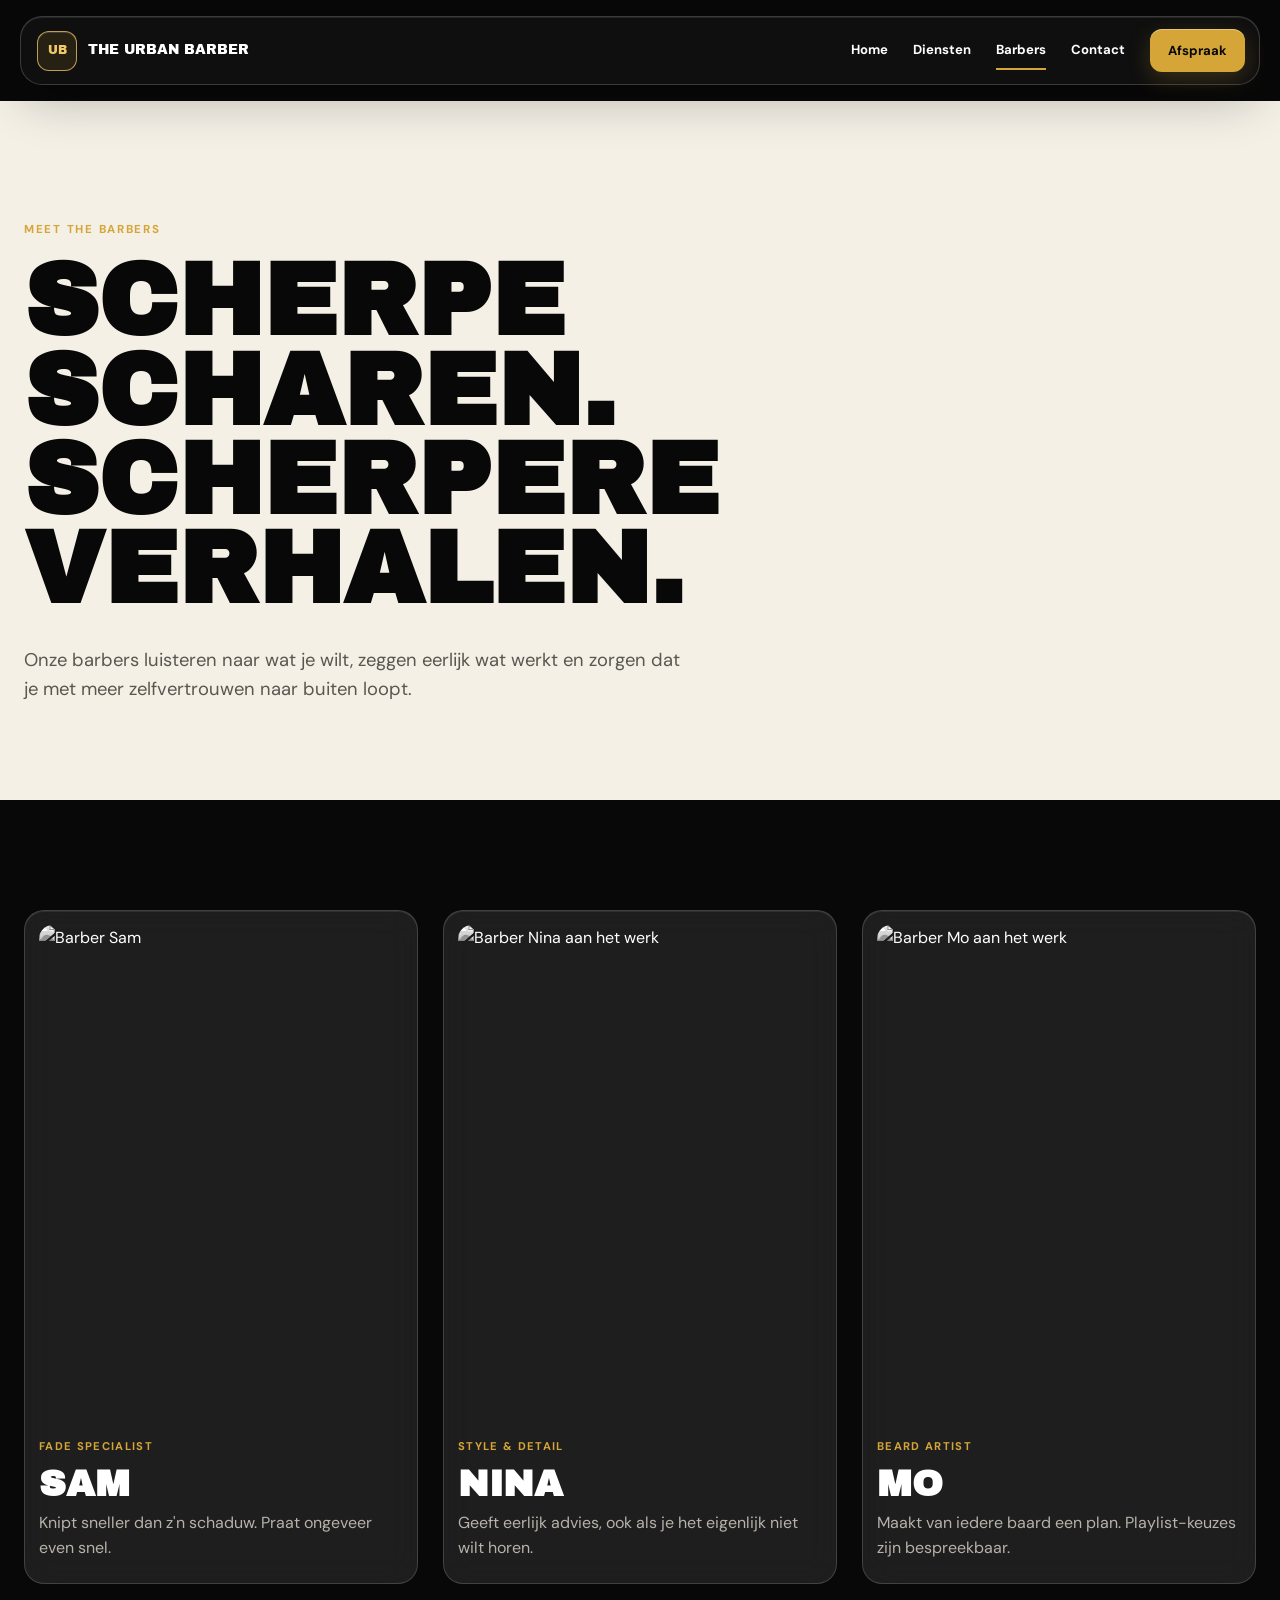
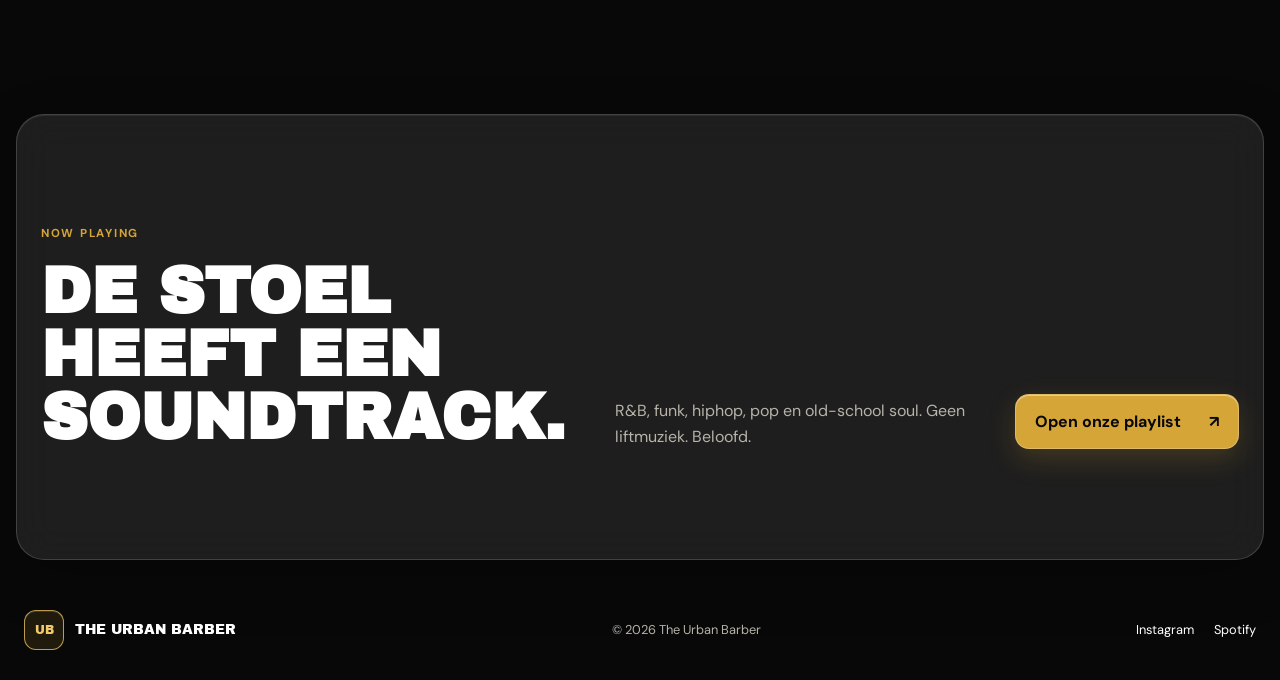
==== commit d4b87555: "style: voeg liquid glass en ronde vormen toe" ====
--- a/over-ons.html
+++ b/over-ons.html
@@ -6,7 +6,7 @@
   <title>Meet the Barbers | The Urban Barber</title>
   <link rel="preconnect" href="https://fonts.googleapis.com"><link rel="preconnect" href="https://fonts.gstatic.com" crossorigin>
   <link href="https://fonts.googleapis.com/css2?family=Archivo+Black&family=DM+Sans:wght@400;500;600;700&display=swap" rel="stylesheet">
-  <link rel="stylesheet" href="css/style.css?v=2"><script src="js/main.js?v=2" defer></script>
+  <link rel="stylesheet" href="css/style.css?v=3"><script src="js/main.js?v=3" defer></script>
 </head>
 <body>
   <a class="skip-link" href="#main">Direct naar inhoud</a>
--- a/css/style.css
+++ b/css/style.css
@@ -8,6 +8,12 @@
   --white: #ffffff;
   --muted: #b7b3aa;
   --line: rgba(255, 255, 255, 0.16);
+  --glass: rgba(255, 255, 255, 0.09);
+  --glass-strong: rgba(255, 255, 255, 0.15);
+  --glass-light: rgba(255, 255, 255, 0.62);
+  --radius-sm: 12px;
+  --radius-md: 20px;
+  --radius-lg: 28px;
   --max: 1240px;
 }
 
@@ -25,16 +31,16 @@
 .skip-link { position: fixed; top: 8px; left: 8px; z-index: 100; padding: 10px 16px; background: var(--gold); color: var(--black); transform: translateY(-150%); }
 .skip-link:focus { transform: translateY(0); }
 
-.site-header { position: absolute; z-index: 20; top: 0; left: 0; display: flex; width: 100%; align-items: center; justify-content: space-between; padding: 20px max(24px, calc((100vw - var(--max)) / 2)); border-bottom: 1px solid rgba(255,255,255,.22); background: linear-gradient(rgba(0,0,0,.35), transparent); }
-.site-header.solid { position: relative; background: var(--black); }
+.site-header { position: absolute; z-index: 20; top: 16px; left: 50%; display: flex; width: min(var(--max), calc(100% - 32px)); align-items: center; justify-content: space-between; padding: 12px 14px 12px 16px; border: 1px solid rgba(255,255,255,.18); border-radius: 22px; background: rgba(8,8,8,.52); box-shadow: 0 15px 50px rgba(0,0,0,.24), inset 0 1px 0 rgba(255,255,255,.09); backdrop-filter: blur(18px) saturate(130%); transform: translateX(-50%); }
+.site-header.solid { position: relative; top: 0; margin: 16px auto; background: rgba(18,18,18,.78); transform: none; left: auto; }
 .brand { display: inline-flex; align-items: center; gap: 11px; font-size: .86rem; }
-.brand-mark { display: grid; width: 40px; height: 40px; place-items: center; border: 2px solid var(--gold); color: var(--gold); font-size: .74rem; }
+.brand-mark { display: grid; width: 40px; height: 40px; place-items: center; border: 1px solid rgba(240,202,104,.75); border-radius: 12px; background: rgba(213,166,55,.12); box-shadow: inset 0 1px 0 rgba(255,255,255,.14); color: var(--gold-light); font-size: .74rem; }
 .main-nav { display: flex; align-items: center; gap: 25px; font-size: .82rem; font-weight: 700; }
 .main-nav a:not(.nav-cta) { padding: 8px 0; border-bottom: 2px solid transparent; }
 .main-nav a.active, .main-nav a:hover { border-color: var(--gold); }
-.nav-cta { padding: 11px 18px; background: var(--gold); color: var(--black); transition: background .2s, transform .2s; }
+.nav-cta { padding: 11px 18px; border-radius: 12px; background: var(--gold); box-shadow: 0 7px 22px rgba(213,166,55,.22), inset 0 1px 0 rgba(255,255,255,.35); color: var(--black); transition: background .2s, transform .2s; }
 .nav-cta:hover { background: var(--gold-light); transform: translateY(-2px); }
-.menu-button { display: none; width: 44px; height: 44px; border: 0; background: var(--gold); cursor: pointer; }
+.menu-button { display: none; width: 44px; height: 44px; border: 1px solid rgba(255,255,255,.25); border-radius: 13px; background: var(--gold); box-shadow: inset 0 1px 0 rgba(255,255,255,.38); cursor: pointer; }
 .menu-icon, .menu-icon::before, .menu-icon::after { display: block; width: 20px; height: 2px; margin: auto; background: var(--black); content: ""; transition: .2s; }
 .menu-icon::before { transform: translateY(-6px); }
 .menu-icon::after { transform: translateY(4px); }
@@ -48,14 +54,14 @@
 .hero h1, .page-intro h1 { max-width: 1060px; margin-bottom: 22px; font-size: clamp(4rem, 9vw, 8.3rem); line-height: .87; }
 .hero-text { max-width: 620px; margin-bottom: 32px; color: #eee; font-size: clamp(1rem, 2vw, 1.25rem); }
 .hero-actions { display: flex; align-items: center; gap: 28px; }
-.button { display: inline-flex; min-height: 52px; align-items: center; justify-content: space-between; gap: 28px; padding: 14px 19px; border: 0; font-weight: 700; cursor: pointer; transition: background .2s, transform .2s; }
+.button { display: inline-flex; min-height: 52px; align-items: center; justify-content: space-between; gap: 28px; padding: 14px 19px; border: 1px solid rgba(255,255,255,.24); border-radius: 14px; font-weight: 700; cursor: pointer; transition: background .2s, transform .2s, box-shadow .2s; }
 .button:hover { transform: translateY(-2px); }
-.button-primary { background: var(--gold); color: var(--black); }
+.button-primary { background: var(--gold); box-shadow: 0 10px 28px rgba(213,166,55,.2), inset 0 1px 0 rgba(255,255,255,.42); color: var(--black); }
 .button-primary:hover { background: var(--gold-light); }
 .text-link { padding-bottom: 4px; border-bottom: 2px solid var(--white); font-weight: 700; }
 .text-link.gold { border-color: var(--gold); }
 .hero-note { position: absolute; right: max(24px, calc((100vw - var(--max)) / 2)); bottom: 42px; margin: 0; color: var(--gold); font-size: .86rem; font-weight: 700; text-align: right; text-transform: uppercase; }
-.ticker { display: flex; justify-content: space-around; gap: 35px; padding: 17px; overflow: hidden; background: var(--gold); color: var(--black); font-family: "Archivo Black", sans-serif; font-size: clamp(.76rem, 2vw, 1rem); white-space: nowrap; }
+.ticker { display: flex; width: min(var(--max), calc(100% - 32px)); justify-content: space-around; gap: 35px; margin: -20px auto 20px; padding: 17px; overflow: hidden; border: 1px solid rgba(255,255,255,.34); border-radius: 18px; background: rgba(213,166,55,.9); box-shadow: 0 18px 45px rgba(0,0,0,.24), inset 0 1px 0 rgba(255,255,255,.4); backdrop-filter: blur(14px); color: var(--black); font-family: "Archivo Black", sans-serif; font-size: clamp(.76rem, 2vw, 1rem); white-space: nowrap; }
 .ticker span::before { content: "✦"; margin-right: 35px; }
 
 .section, .booking-section, .contact-section, .barber-grid, .playlist-section { padding: 110px max(24px, calc((100vw - var(--max)) / 2)); }
@@ -63,36 +69,36 @@
 .section { background: var(--cream); color: var(--black); }
 .section-heading { display: flex; align-items: end; justify-content: space-between; gap: 60px; margin-bottom: 62px; }
 .section-heading > p { max-width: 430px; margin-bottom: 5px; color: #595750; }
-.price-list { border-top: 2px solid var(--black); }
-.price-item { display: flex; min-height: 106px; align-items: center; justify-content: space-between; gap: 30px; padding: 24px 0; border-bottom: 1px solid #aaa69c; transition: padding .2s, background .2s; }
-.price-item:hover { padding-right: 14px; padding-left: 14px; background: rgba(213,166,55,.13); }
-.price-item div { display: grid; grid-template-columns: 46px 230px 1fr; align-items: center; gap: 18px; }
+.price-list { display: grid; grid-template-columns: 1fr 1fr; gap: 16px; border: 0; }
+.price-item { display: flex; min-height: 132px; align-items: center; justify-content: space-between; gap: 24px; padding: 23px; border: 1px solid rgba(96,84,56,.2); border-radius: var(--radius-md); background: rgba(255,255,255,.52); box-shadow: 0 13px 32px rgba(78,64,35,.08), inset 0 1px 0 rgba(255,255,255,.85); backdrop-filter: blur(14px); transition: transform .2s, background .2s, box-shadow .2s; }
+.price-item:hover { padding: 23px; background: rgba(255,255,255,.78); box-shadow: 0 18px 38px rgba(78,64,35,.14), inset 0 1px 0 rgba(255,255,255,.95); transform: translateY(-3px); }
+.price-item div { display: grid; grid-template-columns: 34px 1fr; align-items: center; gap: 9px 12px; }
 .price-item span { color: #77736a; font-size: .78rem; font-weight: 700; }
 .price-item h3, .price-item p { margin: 0; }
 .price-item h3 { font-size: 1.25rem; }
-.price-item p { color: #595750; }
+.price-item p { grid-column: 2; color: #595750; }
 .price-item strong { flex: 0 0 auto; color: #806015; font: 1.9rem "Archivo Black", sans-serif; }
 
-.vibe-section { display: grid; grid-template-columns: minmax(0, 1.1fr) minmax(420px, .9fr); min-height: 680px; background: var(--black); }
+.vibe-section { display: grid; width: min(1400px, calc(100% - 32px)); grid-template-columns: minmax(0, 1.1fr) minmax(420px, .9fr); min-height: 680px; margin: 0 auto 20px; overflow: hidden; border: 1px solid var(--line); border-radius: var(--radius-lg); background: rgba(255,255,255,.035); box-shadow: 0 22px 65px rgba(0,0,0,.3), inset 0 1px 0 rgba(255,255,255,.07); }
 .vibe-section img { height: 100%; min-height: 680px; }
 .vibe-copy { display: flex; flex-direction: column; justify-content: center; padding: clamp(55px, 8vw, 130px); }
 .vibe-copy h2 { margin-bottom: 28px; font-size: clamp(2.7rem, 5vw, 4.8rem); }
 .vibe-copy > p:not(.eyebrow) { max-width: 570px; margin-bottom: 30px; color: var(--muted); font-size: 1.05rem; }
 .vibe-copy .text-link { align-self: flex-start; }
 
-.booking-section { display: grid; grid-template-columns: .9fr 1.1fr; align-items: center; gap: clamp(50px, 8vw, 120px); background: var(--cream); color: var(--black); }
+.booking-section { display: grid; width: min(1400px, calc(100% - 32px)); grid-template-columns: .9fr 1.1fr; align-items: center; gap: clamp(50px, 8vw, 120px); margin: 0 auto 20px; border: 1px solid rgba(255,255,255,.5); border-radius: var(--radius-lg); background: rgba(244,240,230,.94); box-shadow: 0 22px 65px rgba(0,0,0,.18), inset 0 1px 0 rgba(255,255,255,.95); color: var(--black); }
 .booking-intro > p:not(.eyebrow) { max-width: 510px; margin: 25px 0 28px; color: #595750; font-size: 1.05rem; }
 .booking-perks { display: grid; gap: 12px; margin: 0; padding: 0; list-style: none; }
 .booking-perks li { display: flex; align-items: center; gap: 12px; font-size: .92rem; font-weight: 600; }
-.booking-perks li::before { display: grid; width: 24px; height: 24px; flex: 0 0 24px; place-items: center; background: var(--gold); content: "✓"; font-weight: 700; }
-.booking-form { display: grid; grid-template-columns: 1fr 1fr; gap: 18px; align-content: start; align-self: center; padding: 30px; background: var(--white); box-shadow: 0 18px 55px rgba(0,0,0,.13); }
+.booking-perks li::before { display: grid; width: 24px; height: 24px; flex: 0 0 24px; place-items: center; border-radius: 8px; background: var(--gold); box-shadow: inset 0 1px 0 rgba(255,255,255,.45); content: "✓"; font-weight: 700; }
+.booking-form { display: grid; grid-template-columns: 1fr 1fr; gap: 18px; align-content: start; align-self: center; padding: 30px; border: 1px solid rgba(255,255,255,.78); border-radius: var(--radius-md); background: var(--glass-light); box-shadow: 0 18px 55px rgba(0,0,0,.12), inset 0 1px 0 rgba(255,255,255,.95); backdrop-filter: blur(22px) saturate(120%); }
 .booking-form label { display: grid; gap: 7px; color: #494740; font-size: .7rem; font-weight: 700; letter-spacing: .08em; text-transform: uppercase; }
-.booking-form input, .booking-form select { width: 100%; min-width: 0; min-height: 50px; padding: 12px 13px; border: 1px solid #c9c3b7; border-radius: 0; outline: none; background: #faf9f6; color: var(--black); }
+.booking-form input, .booking-form select { width: 100%; min-width: 0; min-height: 50px; padding: 12px 13px; border: 1px solid rgba(125,111,81,.25); border-radius: var(--radius-sm); outline: none; background: rgba(255,255,255,.58); box-shadow: inset 0 1px 0 rgba(255,255,255,.95); color: var(--black); }
 .booking-form input:focus, .booking-form select:focus { border-color: var(--gold); box-shadow: 0 0 0 3px rgba(213,166,55,.2); }
 .booking-form .button { grid-column: 1 / -1; margin-top: 4px; }
 .form-status { grid-column: 1 / -1; margin: 0; color: #735718; font-weight: 700; }
 
-.contact-section { display: grid; grid-template-columns: 1.15fr 1fr .8fr; gap: clamp(45px, 7vw, 100px); background: var(--gold); color: var(--black); }
+.contact-section { display: grid; width: min(1400px, calc(100% - 32px)); grid-template-columns: 1.15fr 1fr .8fr; gap: clamp(45px, 7vw, 100px); margin: 0 auto 20px; border: 1px solid rgba(255,255,255,.4); border-radius: var(--radius-lg); background: rgba(213,166,55,.92); box-shadow: 0 22px 65px rgba(0,0,0,.22), inset 0 1px 0 rgba(255,255,255,.45); backdrop-filter: blur(18px); color: var(--black); }
 .contact-section .eyebrow { color: var(--black); }
 .hours { margin: 0; }
 .hours div { display: flex; justify-content: space-between; gap: 20px; padding: 13px 0; border-bottom: 1px solid rgba(0,0,0,.35); }
@@ -101,7 +107,7 @@
 .contact-details p { margin: 0; }
 .contact-label { font-size: .7rem; font-weight: 700; letter-spacing: .14em; text-transform: uppercase; }
 .contact-details a:not(.route-link) { font-weight: 700; text-decoration: underline; text-underline-offset: 3px; }
-.route-link { margin-top: 10px; padding: 10px 13px; border: 2px solid var(--black); font-size: .82rem; font-weight: 700; }
+.route-link { margin-top: 10px; padding: 10px 13px; border: 1px solid rgba(0,0,0,.42); border-radius: var(--radius-sm); background: rgba(255,255,255,.22); box-shadow: inset 0 1px 0 rgba(255,255,255,.4); font-size: .82rem; font-weight: 700; }
 .site-footer { display: flex; align-items: center; justify-content: space-between; gap: 25px; padding: 30px max(24px, calc((100vw - var(--max)) / 2)); font-size: .8rem; }
 .site-footer p { margin: 0; color: var(--muted); }
 .footer-links { display: flex; gap: 20px; }
@@ -111,13 +117,13 @@
 .page-intro h1 { max-width: 1150px; font-size: clamp(3.8rem, 8vw, 7.6rem); }
 .page-intro > p:last-child { max-width: 670px; margin: 32px 0 0; color: #595750; font-size: 1.15rem; }
 .barber-grid { display: grid; grid-template-columns: repeat(3, 1fr); gap: 25px; }
-.barber { padding-bottom: 20px; border-bottom: 1px solid var(--line); }
-.barber img { aspect-ratio: 3 / 4; margin-bottom: 22px; filter: grayscale(1); transition: filter .3s, transform .3s; }
-.barber:hover img { filter: grayscale(0); transform: translateY(-5px); }
+.barber { padding: 14px 14px 22px; border: 1px solid var(--line); border-radius: var(--radius-md); background: var(--glass); box-shadow: inset 0 1px 0 rgba(255,255,255,.08); backdrop-filter: blur(16px); }
+.barber img { aspect-ratio: 3 / 4; margin-bottom: 22px; border-radius: 14px; filter: grayscale(1); transition: filter .3s, transform .3s; }
+.barber:hover img { filter: grayscale(0); transform: translateY(-3px); }
 .barber span { color: var(--gold); font-size: .7rem; font-weight: 700; letter-spacing: .12em; text-transform: uppercase; }
 .barber h2 { margin: 8px 0; font-size: 2.3rem; }
 .barber p { margin-bottom: 0; color: var(--muted); }
-.playlist-section { display: grid; grid-template-columns: 1.35fr 1fr auto; align-items: end; gap: 50px; background: var(--panel); }
+.playlist-section { display: grid; width: min(1400px, calc(100% - 32px)); grid-template-columns: 1.35fr 1fr auto; align-items: end; gap: 50px; margin: 20px auto; border: 1px solid var(--line); border-radius: var(--radius-lg); background: var(--glass); box-shadow: 0 18px 55px rgba(0,0,0,.24), inset 0 1px 0 rgba(255,255,255,.08); backdrop-filter: blur(20px); }
 .playlist-section > p { margin: 0; color: var(--muted); }
 
 @media (max-width: 1000px) {
@@ -135,7 +141,7 @@
   .site-header { padding: 14px 18px; }
   .brand { font-size: .72rem; }
   .menu-button { position: relative; z-index: 22; display: block; }
-  .main-nav { position: fixed; inset: 0; z-index: 21; display: none; flex-direction: column; align-items: stretch; justify-content: center; gap: 18px; padding: 28px; background: var(--black); font-size: 1.35rem; }
+  .main-nav { position: fixed; inset: 12px; z-index: 21; display: none; flex-direction: column; align-items: stretch; justify-content: center; gap: 18px; padding: 28px; border: 1px solid var(--line); border-radius: var(--radius-lg); background: rgba(8,8,8,.9); box-shadow: 0 20px 70px rgba(0,0,0,.5), inset 0 1px 0 rgba(255,255,255,.1); backdrop-filter: blur(24px); font-size: 1.35rem; }
   .main-nav.open { display: flex; }
   .main-nav .nav-cta { text-align: center; }
   .menu-button[aria-expanded="true"] .menu-icon { background: transparent; }
@@ -146,10 +152,11 @@
   .hero h1, .page-intro h1 { font-size: clamp(3.3rem, 16vw, 5.2rem); }
   .hero-note { display: none; }
   .hero-actions { align-items: flex-start; flex-direction: column; gap: 20px; }
-  .ticker { justify-content: flex-start; }
+  .ticker { justify-content: flex-start; margin-top: -14px; }
   .section, .booking-section, .contact-section, .barber-grid, .playlist-section { padding: 72px 20px; }
   .section-heading { display: block; margin-bottom: 40px; }
   .section-heading > p { margin-top: 22px; }
+  .price-list { grid-template-columns: 1fr; }
   .price-item div { display: block; }
   .price-item h3 { margin: 5px 0; }
   .price-item p { display: none; }
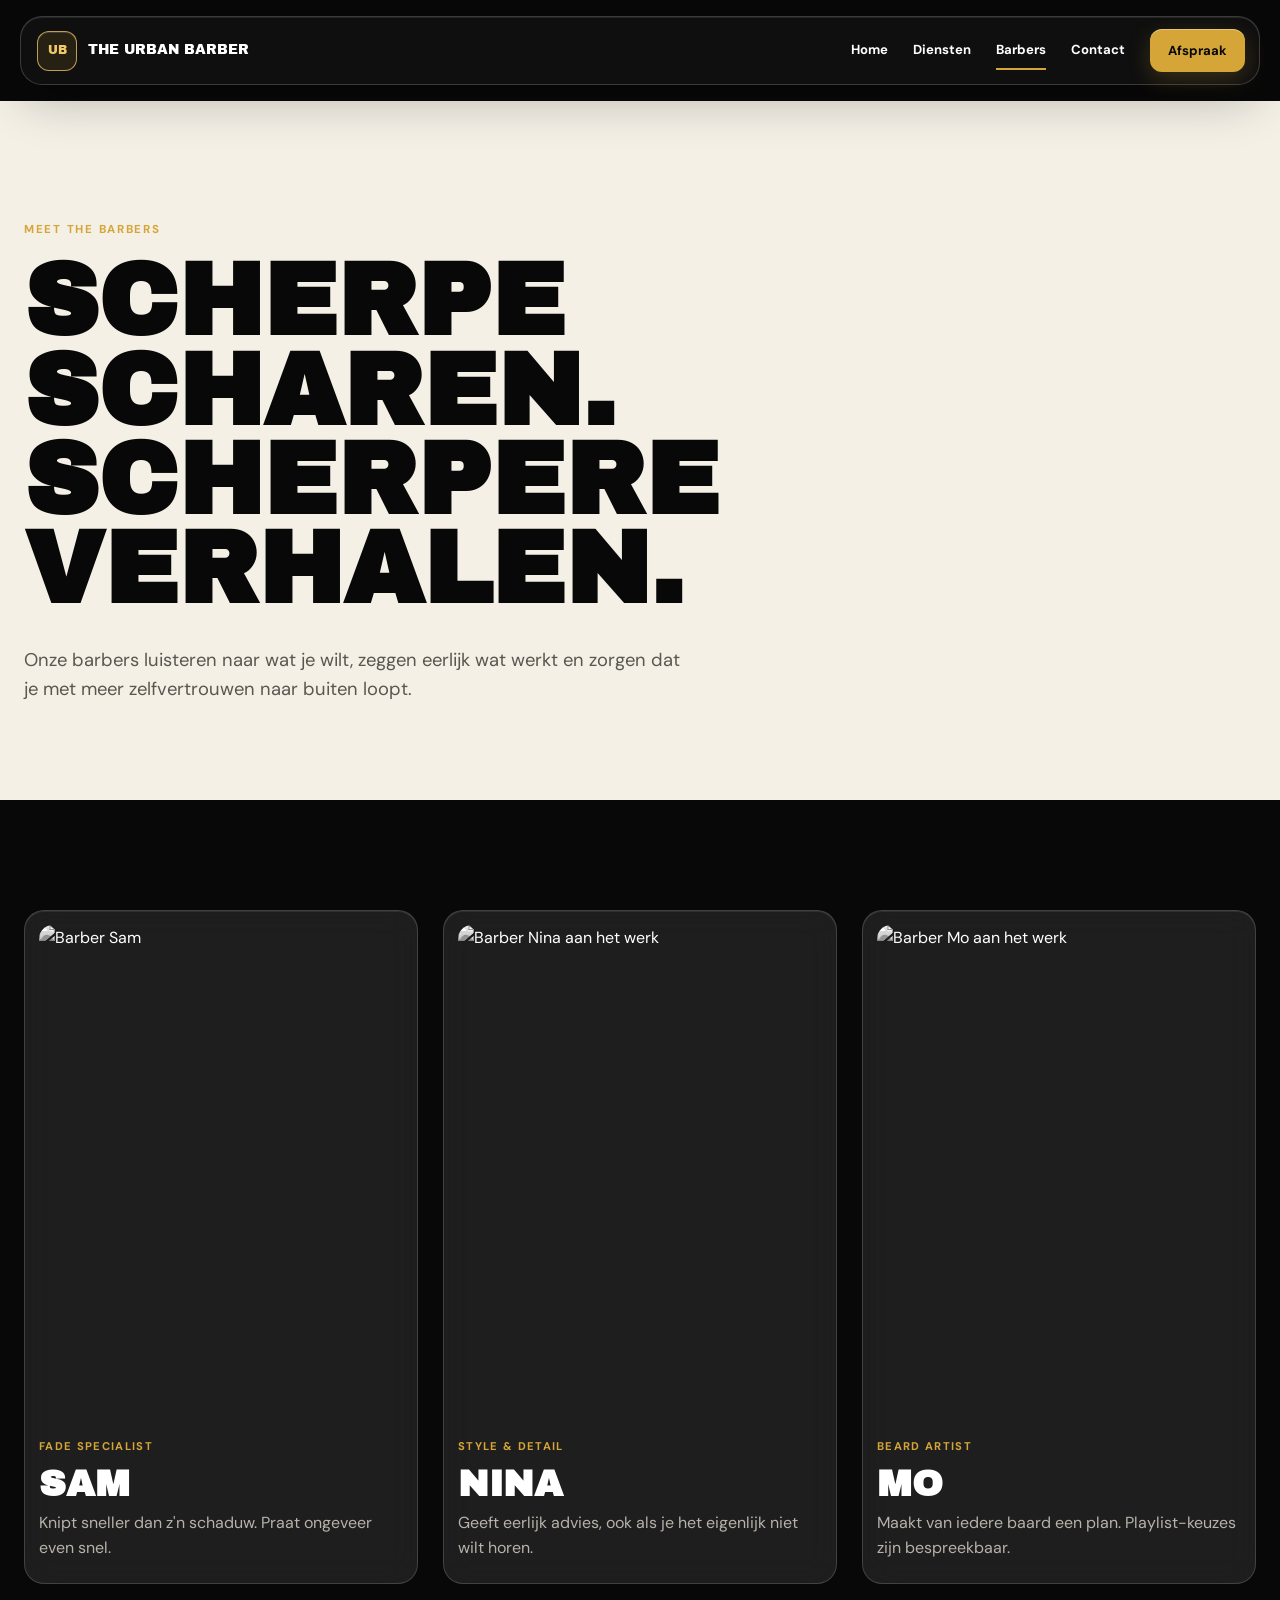
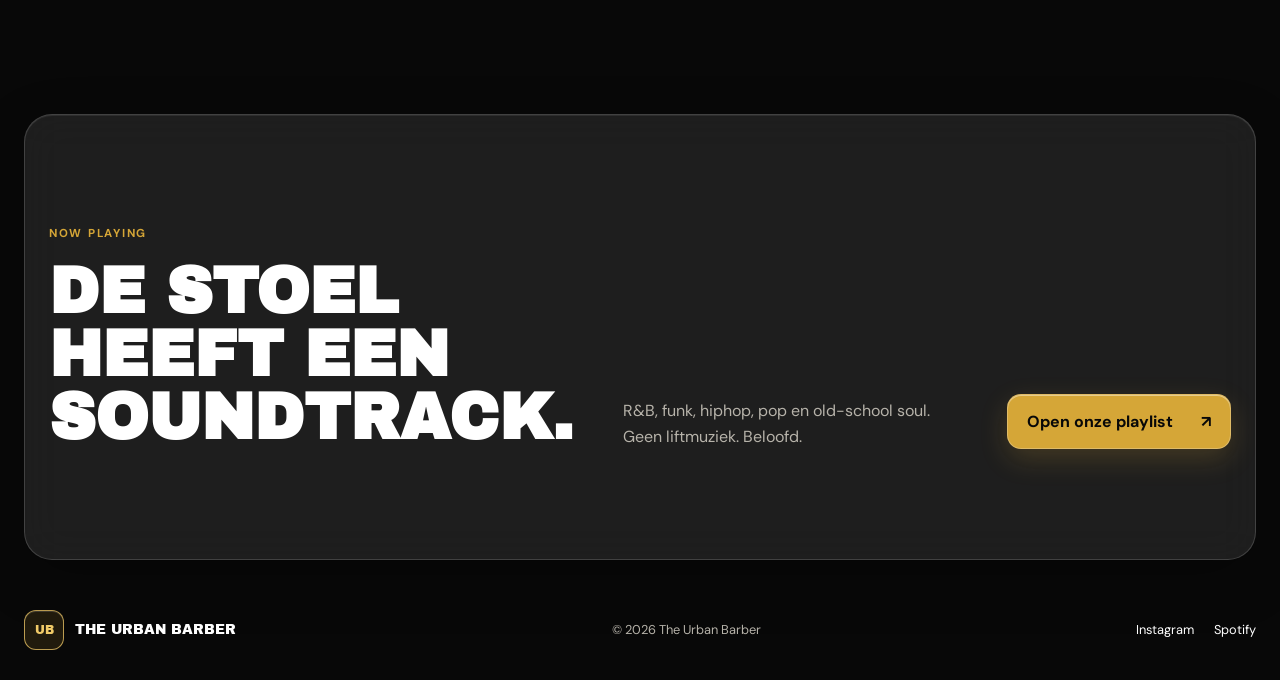
==== commit 3c1baa38: "style: verbeter liquid glass op brede schermen" ====
--- a/over-ons.html
+++ b/over-ons.html
@@ -6,7 +6,7 @@
   <title>Meet the Barbers | The Urban Barber</title>
   <link rel="preconnect" href="https://fonts.googleapis.com"><link rel="preconnect" href="https://fonts.gstatic.com" crossorigin>
   <link href="https://fonts.googleapis.com/css2?family=Archivo+Black&family=DM+Sans:wght@400;500;600;700&display=swap" rel="stylesheet">
-  <link rel="stylesheet" href="css/style.css?v=3"><script src="js/main.js?v=3" defer></script>
+  <link rel="stylesheet" href="css/style.css?v=4"><script src="js/main.js?v=4" defer></script>
 </head>
 <body>
   <a class="skip-link" href="#main">Direct naar inhoud</a>
--- a/css/style.css
+++ b/css/style.css
@@ -79,14 +79,14 @@
 .price-item p { grid-column: 2; color: #595750; }
 .price-item strong { flex: 0 0 auto; color: #806015; font: 1.9rem "Archivo Black", sans-serif; }
 
-.vibe-section { display: grid; width: min(1400px, calc(100% - 32px)); grid-template-columns: minmax(0, 1.1fr) minmax(420px, .9fr); min-height: 680px; margin: 0 auto 20px; overflow: hidden; border: 1px solid var(--line); border-radius: var(--radius-lg); background: rgba(255,255,255,.035); box-shadow: 0 22px 65px rgba(0,0,0,.3), inset 0 1px 0 rgba(255,255,255,.07); }
-.vibe-section img { height: 100%; min-height: 680px; }
-.vibe-copy { display: flex; flex-direction: column; justify-content: center; padding: clamp(55px, 8vw, 130px); }
-.vibe-copy h2 { margin-bottom: 28px; font-size: clamp(2.7rem, 5vw, 4.8rem); }
+.vibe-section { display: grid; width: min(1680px, calc(100% - 48px)); grid-template-columns: minmax(0, 1.04fr) minmax(560px, .96fr); min-height: 620px; margin: 0 auto 20px; overflow: hidden; border: 1px solid var(--line); border-radius: var(--radius-lg); background: rgba(255,255,255,.035); box-shadow: 0 22px 65px rgba(0,0,0,.3), inset 0 1px 0 rgba(255,255,255,.07); }
+.vibe-section img { height: 100%; min-height: 620px; }
+.vibe-copy { display: flex; flex-direction: column; justify-content: center; padding: clamp(48px, 4vw, 68px); }
+.vibe-copy h2 { max-width: 720px; margin-bottom: 28px; font-size: clamp(2.7rem, 3.4vw, 3.65rem); text-wrap: balance; }
 .vibe-copy > p:not(.eyebrow) { max-width: 570px; margin-bottom: 30px; color: var(--muted); font-size: 1.05rem; }
 .vibe-copy .text-link { align-self: flex-start; }
 
-.booking-section { display: grid; width: min(1400px, calc(100% - 32px)); grid-template-columns: .9fr 1.1fr; align-items: center; gap: clamp(50px, 8vw, 120px); margin: 0 auto 20px; border: 1px solid rgba(255,255,255,.5); border-radius: var(--radius-lg); background: rgba(244,240,230,.94); box-shadow: 0 22px 65px rgba(0,0,0,.18), inset 0 1px 0 rgba(255,255,255,.95); color: var(--black); }
+.booking-section { display: grid; width: min(1680px, calc(100% - 48px)); grid-template-columns: .9fr 1.1fr; align-items: center; gap: clamp(50px, 8vw, 120px); margin: 0 auto 20px; border: 1px solid rgba(255,255,255,.5); border-radius: var(--radius-lg); background: rgba(244,240,230,.94); box-shadow: 0 22px 65px rgba(0,0,0,.18), inset 0 1px 0 rgba(255,255,255,.95); color: var(--black); }
 .booking-intro > p:not(.eyebrow) { max-width: 510px; margin: 25px 0 28px; color: #595750; font-size: 1.05rem; }
 .booking-perks { display: grid; gap: 12px; margin: 0; padding: 0; list-style: none; }
 .booking-perks li { display: flex; align-items: center; gap: 12px; font-size: .92rem; font-weight: 600; }
@@ -98,7 +98,7 @@
 .booking-form .button { grid-column: 1 / -1; margin-top: 4px; }
 .form-status { grid-column: 1 / -1; margin: 0; color: #735718; font-weight: 700; }
 
-.contact-section { display: grid; width: min(1400px, calc(100% - 32px)); grid-template-columns: 1.15fr 1fr .8fr; gap: clamp(45px, 7vw, 100px); margin: 0 auto 20px; border: 1px solid rgba(255,255,255,.4); border-radius: var(--radius-lg); background: rgba(213,166,55,.92); box-shadow: 0 22px 65px rgba(0,0,0,.22), inset 0 1px 0 rgba(255,255,255,.45); backdrop-filter: blur(18px); color: var(--black); }
+.contact-section { display: grid; width: min(1680px, calc(100% - 48px)); grid-template-columns: 1.15fr 1fr .8fr; gap: clamp(45px, 7vw, 100px); margin: 0 auto 20px; border: 1px solid rgba(255,255,255,.4); border-radius: var(--radius-lg); background: rgba(213,166,55,.92); box-shadow: 0 22px 65px rgba(0,0,0,.22), inset 0 1px 0 rgba(255,255,255,.45); backdrop-filter: blur(18px); color: var(--black); }
 .contact-section .eyebrow { color: var(--black); }
 .hours { margin: 0; }
 .hours div { display: flex; justify-content: space-between; gap: 20px; padding: 13px 0; border-bottom: 1px solid rgba(0,0,0,.35); }
@@ -123,7 +123,7 @@
 .barber span { color: var(--gold); font-size: .7rem; font-weight: 700; letter-spacing: .12em; text-transform: uppercase; }
 .barber h2 { margin: 8px 0; font-size: 2.3rem; }
 .barber p { margin-bottom: 0; color: var(--muted); }
-.playlist-section { display: grid; width: min(1400px, calc(100% - 32px)); grid-template-columns: 1.35fr 1fr auto; align-items: end; gap: 50px; margin: 20px auto; border: 1px solid var(--line); border-radius: var(--radius-lg); background: var(--glass); box-shadow: 0 18px 55px rgba(0,0,0,.24), inset 0 1px 0 rgba(255,255,255,.08); backdrop-filter: blur(20px); }
+.playlist-section { display: grid; width: min(1680px, calc(100% - 48px)); grid-template-columns: 1.35fr 1fr auto; align-items: end; gap: 50px; margin: 20px auto; border: 1px solid var(--line); border-radius: var(--radius-lg); background: var(--glass); box-shadow: 0 18px 55px rgba(0,0,0,.24), inset 0 1px 0 rgba(255,255,255,.08); backdrop-filter: blur(20px); }
 .playlist-section > p { margin: 0; color: var(--muted); }
 
 @media (max-width: 1000px) {
@@ -135,6 +135,13 @@
   .contact-details { grid-column: 2; }
   .playlist-section { grid-template-columns: 1fr 1fr; }
   .playlist-section .button { grid-column: 1 / -1; justify-self: start; }
+}
+
+@media (min-width: 1800px) {
+  .vibe-section { grid-template-columns: 1.04fr .96fr; }
+  .vibe-copy { padding: 60px 70px; }
+  .vibe-copy h2 { font-size: 3.5rem; }
+  .booking-section, .contact-section, .playlist-section { padding-right: 120px; padding-left: 120px; }
 }
 
 @media (max-width: 800px) {
